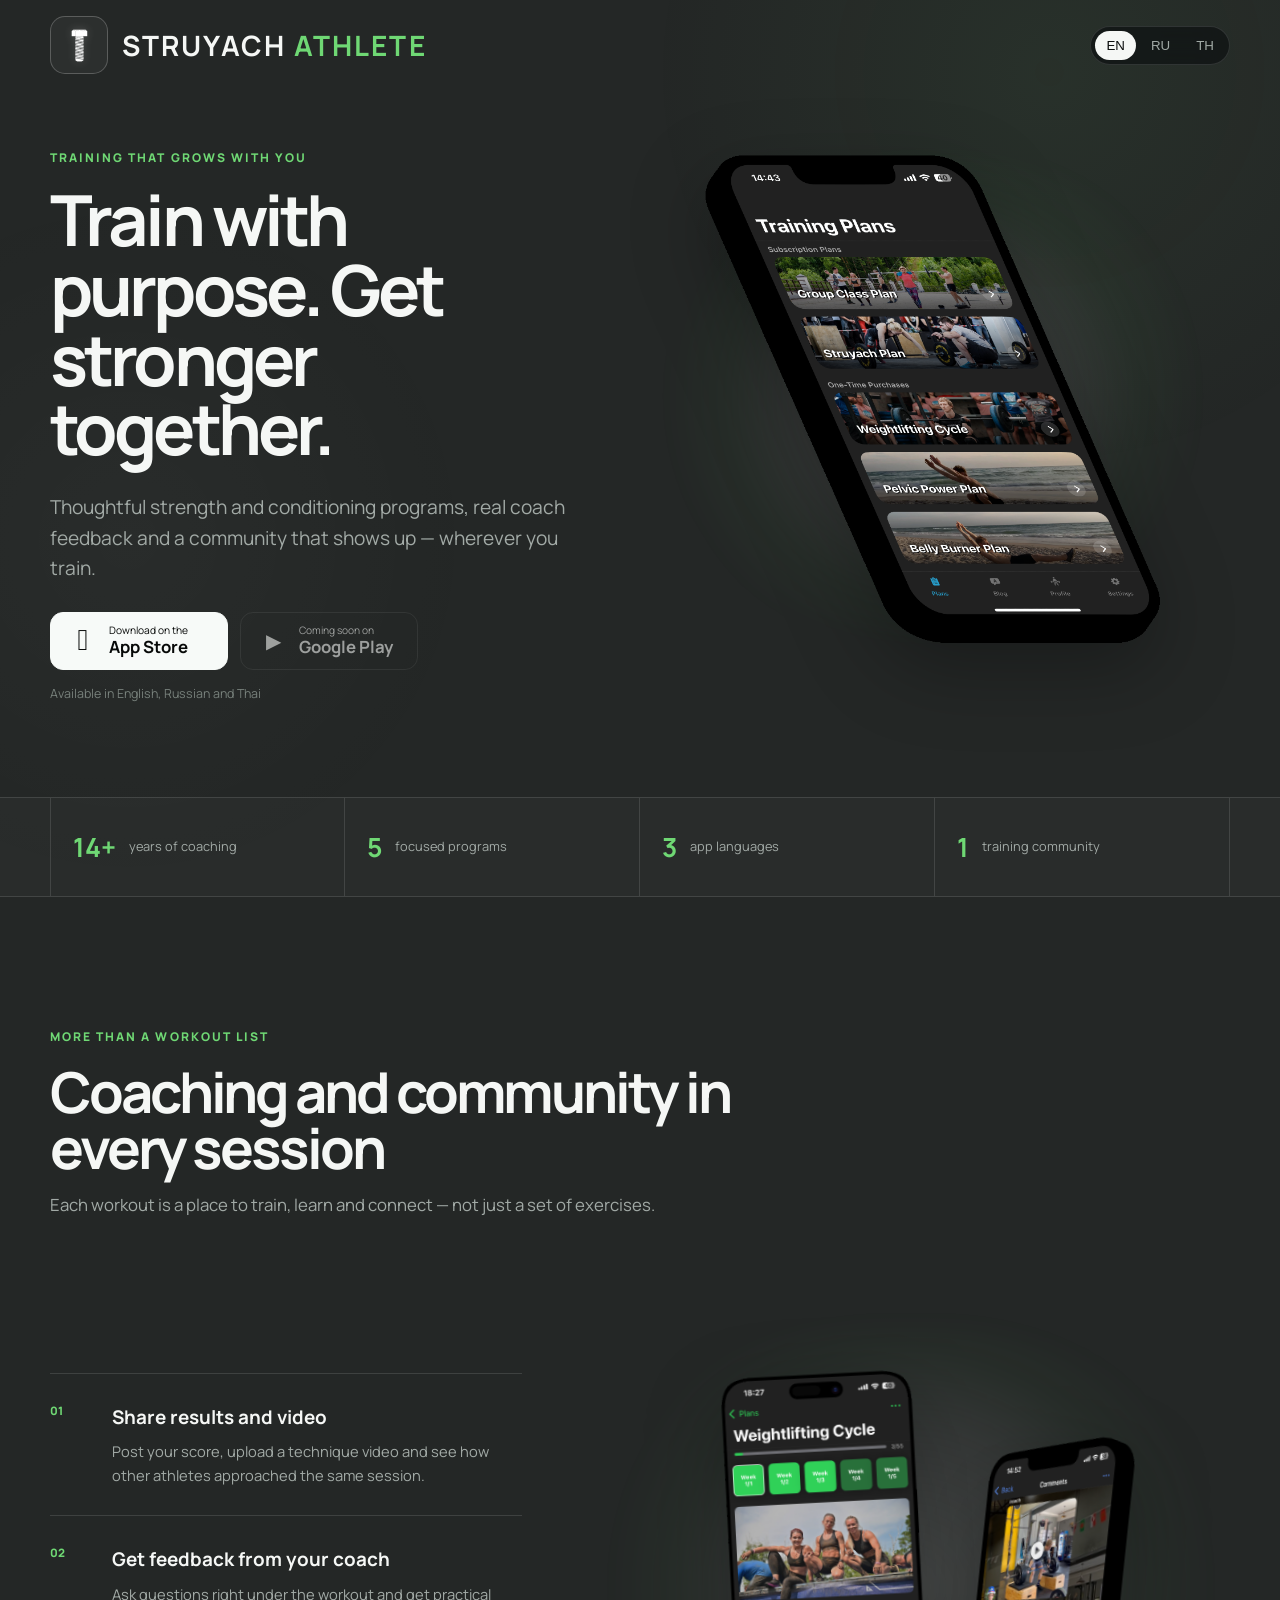
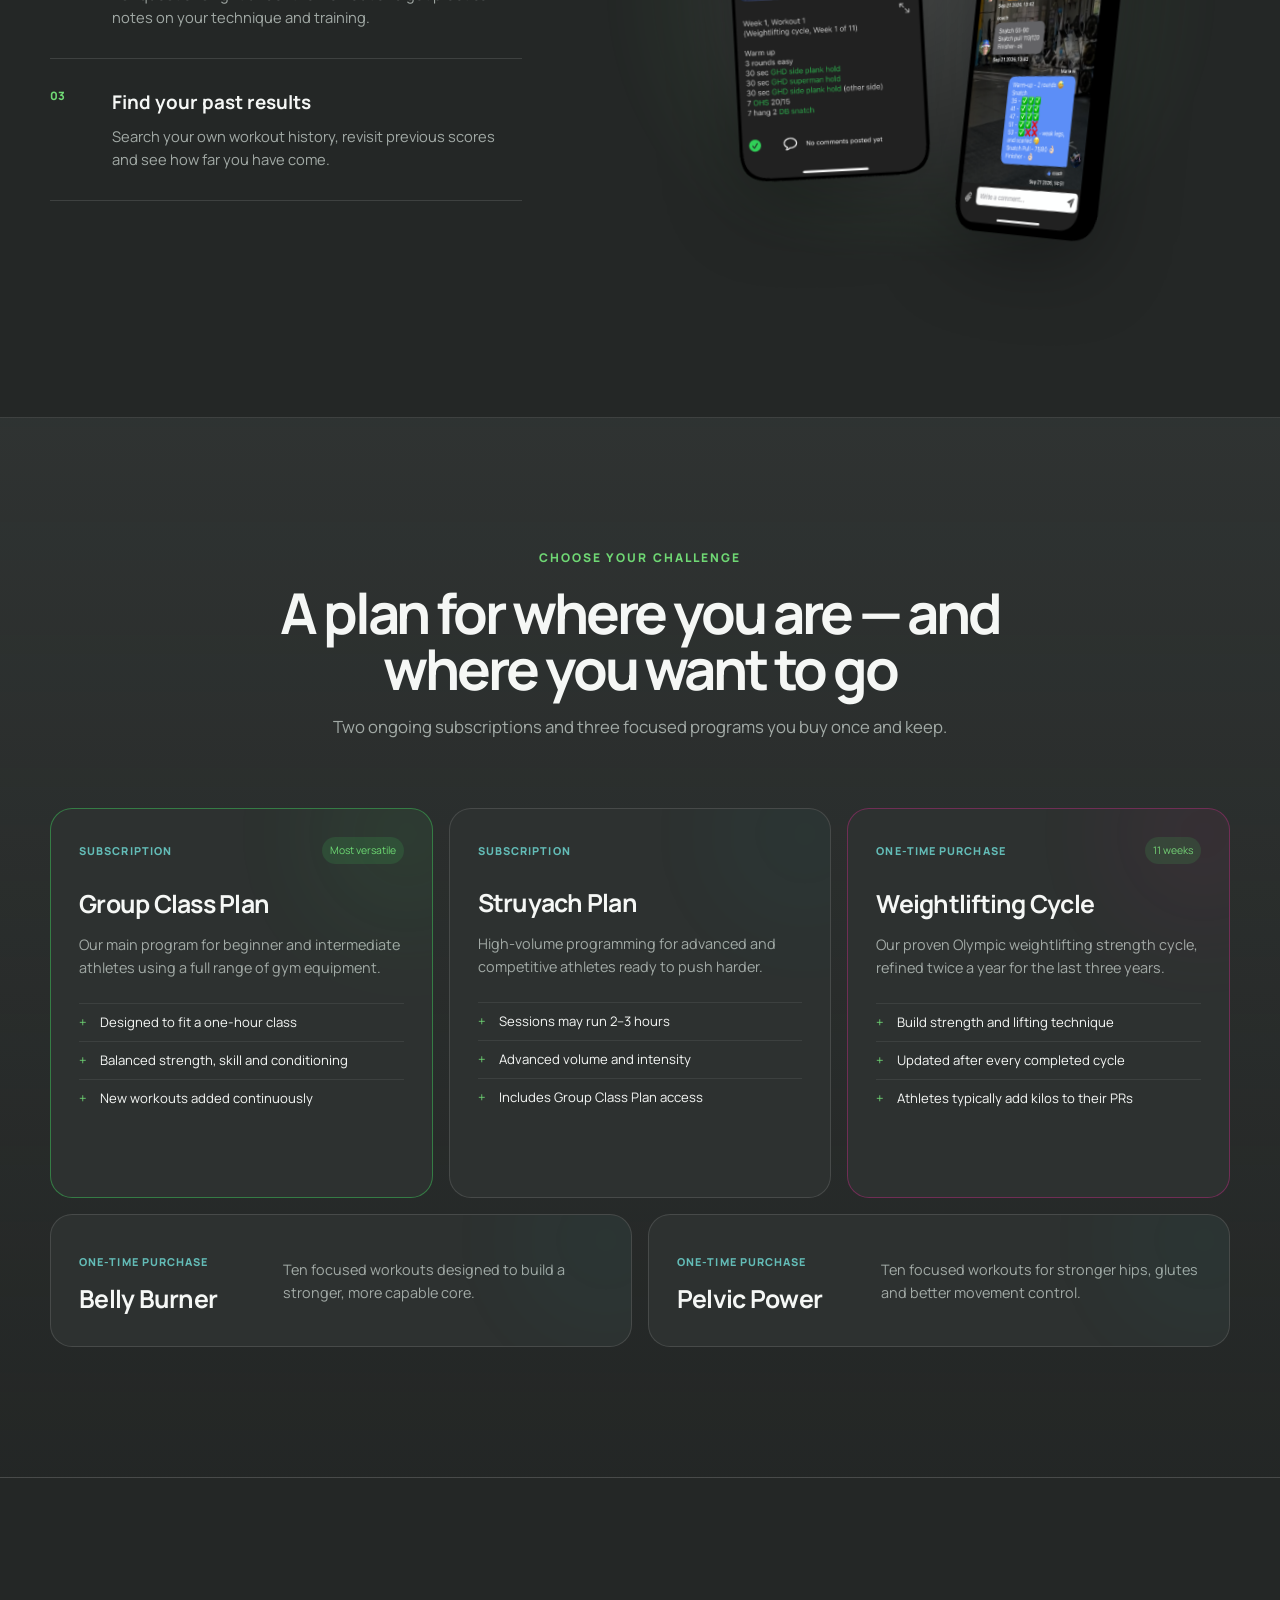
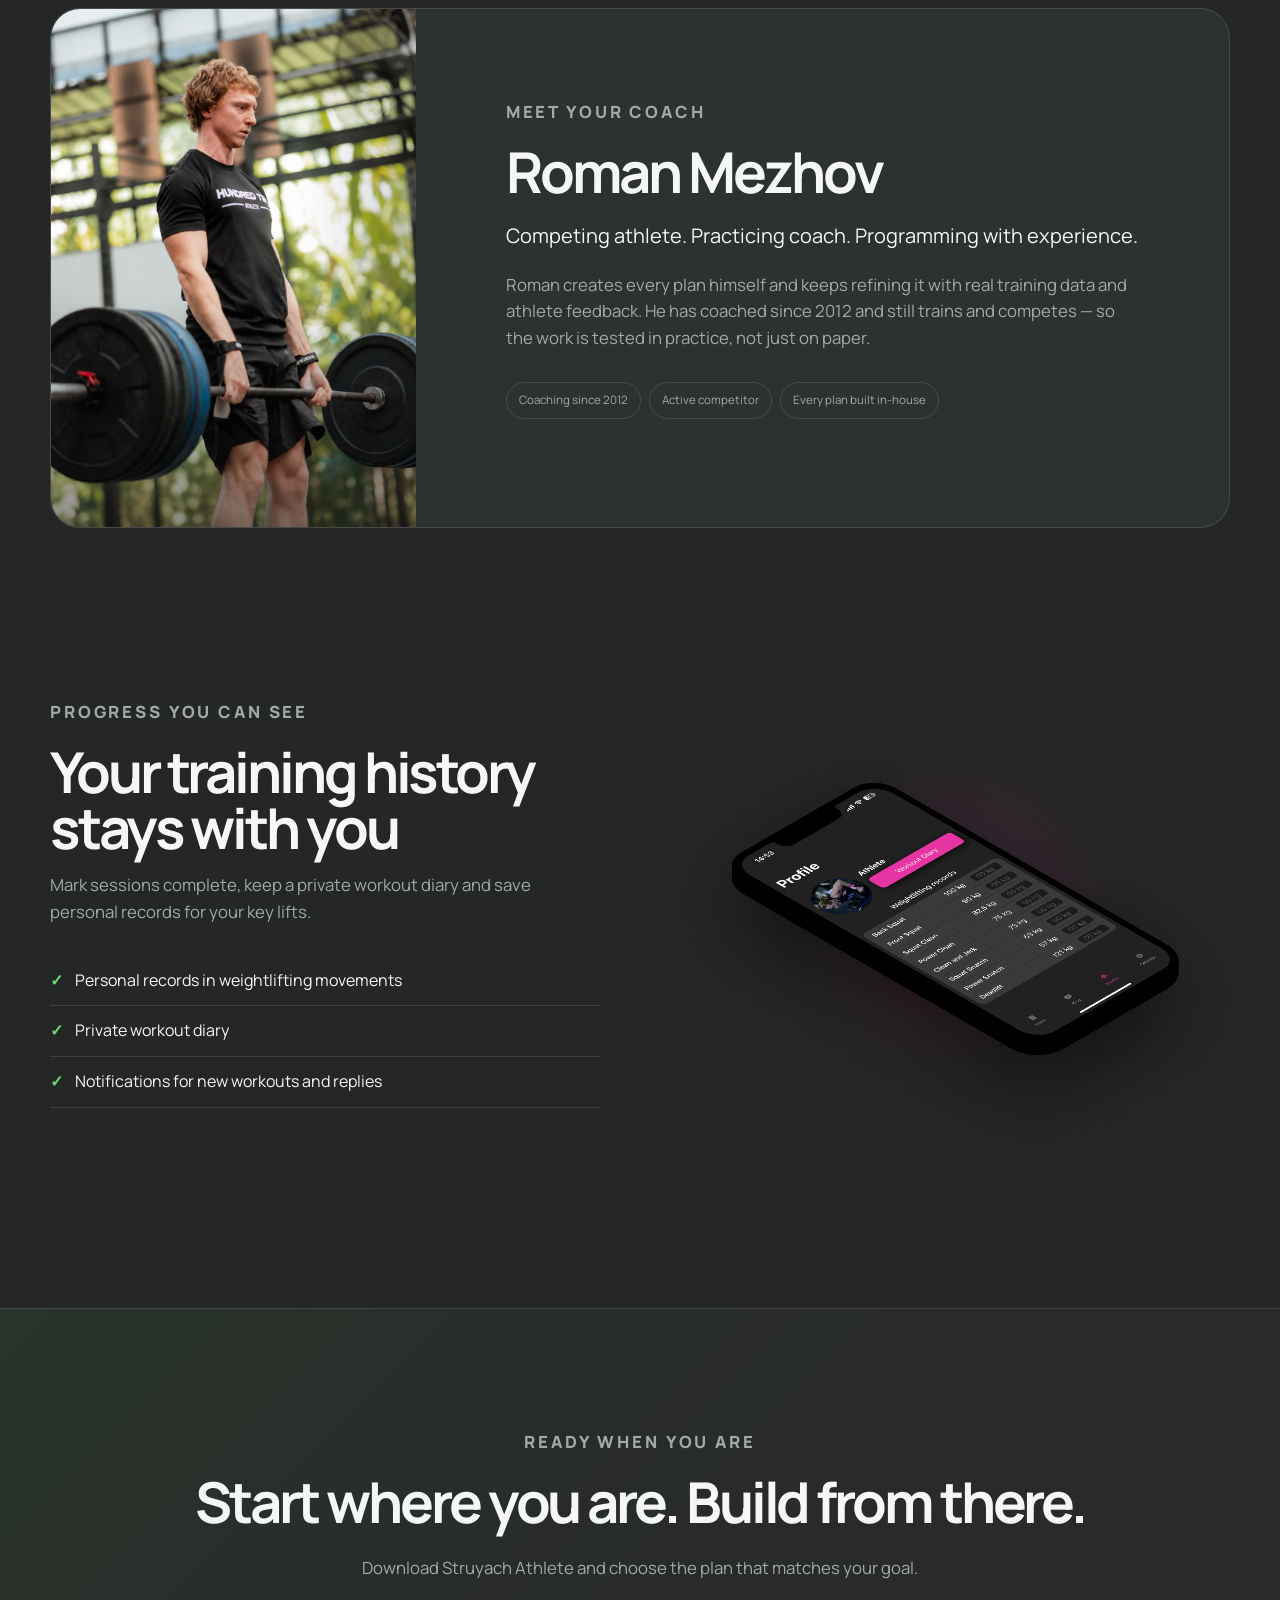
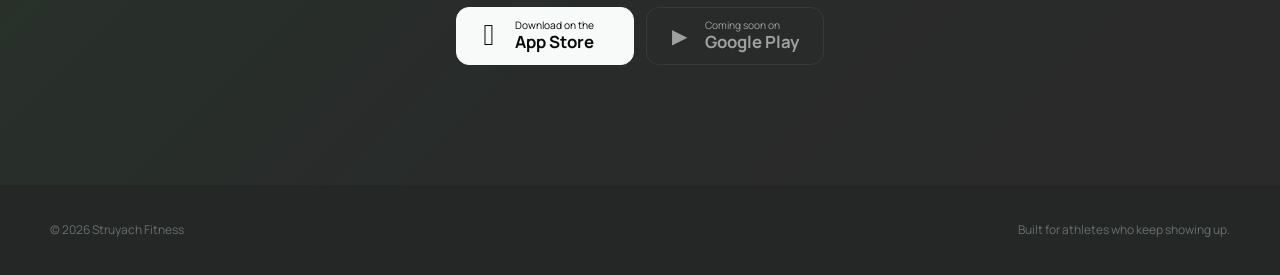
==== index.html @ 0c06543d "Add files via upload" ====
<!doctype html>
<html lang="en">
<head>
  <meta charset="utf-8">
  <meta name="viewport" content="width=device-width, initial-scale=1">
  <meta name="theme-color" content="#090b0b">
  <meta name="description" content="Training programs by coach Roman Mezhov. Train, share results and track your progress in one app.">
  <title>Struyach Athlete — Train with purpose</title>
  <link rel="preconnect" href="https://fonts.googleapis.com">
  <link rel="preconnect" href="https://fonts.gstatic.com" crossorigin>
  <link href="https://fonts.googleapis.com/css2?family=Manrope:wght@400;500;600;700;800&family=Noto+Sans+Thai:wght@400;500;600;700;800&display=swap" rel="stylesheet">
  <link rel="stylesheet" href="styles.css">
</head>
<body>
  <header class="nav shell">
    <a class="brand" href="#top" aria-label="Struyach Athlete home">
      <span class="brand-mark"><img src="assets/bolt-logo.png" alt=""></span><span class="brand-name">STRUYACH <b>ATHLETE</b></span>
    </a>
    <nav class="language" aria-label="Language">
      <button data-lang="en" class="active">EN</button>
      <button data-lang="ru">RU</button>
      <button data-lang="th">TH</button>
    </nav>
  </header>

  <main id="top">
    <section class="hero shell">
      <div class="hero-copy">
        <p class="eyebrow" data-i18n="heroEyebrow"></p>
        <h1 data-i18n="heroTitle"></h1>
        <p class="lede" data-i18n="heroText"></p>
        <div class="store-row">
          <a class="store-button apple" id="appStoreLink" href="https://apps.apple.com/app/id6448619309" target="_blank" rel="noopener" aria-label="Download on the App Store">
            <span class="store-icon apple-icon" aria-hidden="true">&#63743;</span><span><small data-i18n="appStoreSmall"></small><strong>App Store</strong></span>
          </a>
          <span class="store-button disabled" aria-disabled="true">
            <span class="play-icon">▶</span><span><small data-i18n="googleSmall"></small><strong>Google Play</strong></span>
          </span>
        </div>
        <p class="availability" data-i18n="available"></p>
      </div>
      <div class="hero-visual" aria-label="Struyach Athlete app preview">
        <div class="orbit orbit-one"></div><div class="orbit orbit-two"></div>
        <img id="heroImage" src="assets/en-plans.png" alt="Training plans in Struyach Athlete">
      </div>
    </section>

    <section class="proof-strip">
      <div class="shell proof-grid">
        <div><strong>14+</strong><span data-i18n="proofCoach"></span></div>
        <div><strong>5</strong><span data-i18n="proofPlans"></span></div>
        <div><strong>3</strong><span data-i18n="proofLanguages"></span></div>
        <div><strong>1</strong><span data-i18n="proofCommunity"></span></div>
      </div>
    </section>

    <section class="section shell" id="experience">
      <div class="section-heading">
        <p class="eyebrow" data-i18n="experienceEyebrow"></p>
        <h2 data-i18n="experienceTitle"></h2>
        <p data-i18n="experienceText"></p>
      </div>
      <div class="feature-stage">
        <div class="feature-copy">
          <article><span class="feature-number">01</span><div><h3 data-i18n="featureOneTitle"></h3><p data-i18n="featureOneText"></p></div></article>
          <article><span class="feature-number">02</span><div><h3 data-i18n="featureTwoTitle"></h3><p data-i18n="featureTwoText"></p></div></article>
          <article><span class="feature-number">03</span><div><h3 data-i18n="featureThreeTitle"></h3><p data-i18n="featureThreeText"></p></div></article>
        </div>
        <div class="phone-stack">
          <img id="workoutImage" class="phone phone-main" src="assets/en-workout.png" alt="Workout screen">
          <img id="communityImage" class="phone phone-back" src="assets/en-community.png" alt="Athlete comments">
        </div>
      </div>
    </section>

    <section class="plans-section" id="plans">
      <div class="shell">
        <div class="section-heading centered">
          <p class="eyebrow" data-i18n="plansEyebrow"></p>
          <h2 data-i18n="plansTitle"></h2>
          <p data-i18n="plansText"></p>
        </div>
        <div class="plans-grid">
          <article class="plan featured">
            <div class="plan-top"><span class="plan-type" data-i18n="subscription"></span><span class="plan-badge" data-i18n="mostPopular"></span></div>
            <h3>Group Class Plan</h3><p data-i18n="groupIntro"></p>
            <ul><li data-i18n="groupOne"></li><li data-i18n="groupTwo"></li><li data-i18n="groupThree"></li></ul>
          </article>
          <article class="plan">
            <div class="plan-top"><span class="plan-type" data-i18n="subscription"></span></div>
            <h3>Struyach Plan</h3><p data-i18n="struyachIntro"></p>
            <ul><li data-i18n="struyachOne"></li><li data-i18n="struyachTwo"></li><li data-i18n="struyachThree"></li></ul>
          </article>
          <article class="plan accent">
            <div class="plan-top"><span class="plan-type" data-i18n="oneTime"></span><span class="plan-badge" data-i18n="elevenWeeks"></span></div>
            <h3>Weightlifting Cycle</h3><p data-i18n="weightIntro"></p>
            <ul><li data-i18n="weightOne"></li><li data-i18n="weightTwo"></li><li data-i18n="weightThree"></li></ul>
          </article>
          <article class="plan compact"><div><span class="plan-type" data-i18n="oneTime"></span><h3>Belly Burner</h3></div><p data-i18n="bellyText"></p></article>
          <article class="plan compact"><div><span class="plan-type" data-i18n="oneTime"></span><h3>Pelvic Power</h3></div><p data-i18n="pelvicText"></p></article>
        </div>
      </div>
    </section>

    <section class="coach shell" id="coach">
      <div class="coach-card">
        <div class="coach-photo"><img src="assets/roman-mezhov.png" alt="Roman Mezhov performing a deadlift"></div>
        <div class="coach-copy">
          <p class="eyebrow" data-i18n="coachEyebrow"></p>
          <h2 class="locale-only locale-en">Roman Mezhov</h2>
          <h2 class="locale-only locale-ru">Роман Межов</h2>
          <h2 class="locale-only locale-th">โรมัน เมชอฟ</h2>
          <p class="coach-lede" data-i18n="coachTitle"></p>
          <p data-i18n="coachText"></p>
          <div class="coach-facts"><span data-i18n="coachFactOne"></span><span data-i18n="coachFactTwo"></span><span data-i18n="coachFactThree"></span></div>
        </div>
      </div>
    </section>

    <section class="progress shell">
      <div class="progress-copy">
        <p class="eyebrow" data-i18n="progressEyebrow"></p>
        <h2 data-i18n="progressTitle"></h2>
        <p data-i18n="progressText"></p>
        <ul class="check-list"><li data-i18n="progressOne"></li><li data-i18n="progressTwo"></li><li data-i18n="progressThree"></li></ul>
      </div>
      <div class="progress-visual"><img id="recordsImage" src="assets/en-records.png" alt="Personal records in the app"></div>
    </section>

    <section class="final-cta">
      <div class="shell">
        <p class="eyebrow" data-i18n="ctaEyebrow"></p>
        <h2 class="locale-only locale-en">Start where you are. Build from there.</h2>
        <h2 class="locale-only locale-ru">Начни со своего уровня.<br>И двигайся дальше.</h2>
        <h2 class="locale-only locale-th">เริ่มจากจุดที่คุณอยู่ แล้วพัฒนาต่อไป</h2>
        <p data-i18n="ctaText"></p>
        <div class="store-row centered-buttons">
          <a class="store-button apple" href="https://apps.apple.com/app/id6448619309" target="_blank" rel="noopener"><span class="store-icon apple-icon" aria-hidden="true">&#63743;</span><span><small data-i18n="appStoreSmall"></small><strong>App Store</strong></span></a>
          <span class="store-button disabled"><span class="play-icon">▶</span><span><small data-i18n="googleSmall"></small><strong>Google Play</strong></span></span>
        </div>
      </div>
    </section>
  </main>
  <footer class="shell"><span>© <span id="year"></span> Struyach Fitness</span><span data-i18n="footer"></span></footer>
  <script src="app.js"></script>
</body>
</html>
---- styles.css ----
:root{--bg:#090b0b;--surface:#111515;--surface-2:#171c1c;--text:#f5f7f5;--muted:#a2aaa6;--green:#41ed65;--teal:#00d0c8;--pink:#ee299b;--line:rgba(255,255,255,.1);--shell:min(1180px,calc(100% - 40px))}*{box-sizing:border-box}html{scroll-behavior:smooth}body{margin:0;background:var(--bg);color:var(--text);font-family:Manrope,"Noto Sans Thai",sans-serif;line-height:1.6;overflow-x:hidden}body:before{content:"";position:fixed;inset:0;background:radial-gradient(circle at 82% 8%,rgba(0,208,200,.1),transparent 28%),radial-gradient(circle at 10% 60%,rgba(65,237,101,.06),transparent 28%);pointer-events:none;z-index:-1}.shell{width:var(--shell);margin-inline:auto}.nav{height:84px;display:flex;align-items:center;justify-content:space-between;position:relative;z-index:10}.brand{display:flex;align-items:center;gap:11px;color:var(--text);text-decoration:none;font-size:.9rem;font-weight:700;letter-spacing:.08em}.brand b{color:var(--green)}.brand-mark{display:grid;place-items:center;width:34px;height:34px;border:1px solid rgba(65,237,101,.5);border-radius:10px;color:var(--green);font-weight:800;background:rgba(65,237,101,.08)}.language{display:flex;gap:4px;padding:4px;border:1px solid var(--line);border-radius:999px;background:rgba(17,21,21,.8);backdrop-filter:blur(12px)}.language button{border:0;background:transparent;color:var(--muted);font:700 .75rem inherit;padding:7px 11px;border-radius:999px;cursor:pointer}.language button.active{background:var(--text);color:#0b0e0d}.hero{min-height:690px;display:grid;grid-template-columns:.95fr 1.05fr;align-items:center;gap:48px;padding-block:45px 80px}.eyebrow{color:var(--green);text-transform:uppercase;font-size:.75rem;letter-spacing:.17em;font-weight:800;margin:0 0 18px}.hero h1,.section-heading h2,.coach h2,.progress h2,.final-cta h2{font-size:clamp(2.4rem,5.5vw,5.3rem);line-height:.99;letter-spacing:-.055em;margin:0}.hero h1{max-width:700px}.lede{font-size:clamp(1.03rem,1.5vw,1.25rem);color:var(--muted);max-width:610px;margin:28px 0}.store-row{display:flex;gap:12px;flex-wrap:wrap}.store-button{min-width:178px;height:58px;border-radius:13px;display:flex;align-items:center;gap:11px;padding:8px 17px;text-decoration:none;background:#f7faf8;color:#070908;border:1px solid #f7faf8;transition:transform .2s}.store-button.apple:hover{transform:translateY(-2px)}.store-button.disabled{background:transparent;color:var(--text);border-color:var(--line);opacity:.58;cursor:default}.store-button small{display:block;font-size:.64rem;line-height:1.15}.store-button strong{display:block;font-size:1.05rem;line-height:1.2}.store-icon,.play-icon{font-size:1.25rem}.availability{font-size:.78rem;color:#77807b;margin-top:14px}.hero-visual{min-height:580px;position:relative;display:grid;place-items:center}.hero-visual img{width:min(570px,100%);position:relative;z-index:2;filter:drop-shadow(0 32px 50px rgba(0,0,0,.55));animation:float 6s ease-in-out infinite}.orbit{position:absolute;border:1px solid rgba(65,237,101,.18);border-radius:50%;inset:7%}.orbit-two{inset:20%;border-color:rgba(0,208,200,.18)}.floating-note{position:absolute;z-index:3;background:rgba(18,23,22,.82);border:1px solid var(--line);box-shadow:0 14px 40px rgba(0,0,0,.32);backdrop-filter:blur(14px);padding:10px 14px;border-radius:12px;font-weight:700;font-size:.76rem}.note-one{top:18%;right:0}.note-two{bottom:19%;left:2%}@keyframes float{50%{transform:translateY(-10px)}}.proof-strip{border-block:1px solid var(--line);background:rgba(255,255,255,.018)}.proof-grid{display:grid;grid-template-columns:repeat(4,1fr)}.proof-grid div{padding:28px 22px;border-right:1px solid var(--line);display:flex;align-items:center;gap:13px}.proof-grid div:first-child{border-left:1px solid var(--line)}.proof-grid strong{font-size:1.65rem;color:var(--green)}.proof-grid span{font-size:.8rem;color:var(--muted);line-height:1.3}.section{padding-block:130px}.section-heading{max-width:780px;margin-bottom:68px}.section-heading h2,.coach h2,.progress h2,.final-cta h2{font-size:clamp(2.2rem,4.4vw,4.1rem)}.section-heading>p:last-child,.progress-copy>p,.coach-copy>p,.final-cta p{color:var(--muted);font-size:1.05rem}.feature-stage{display:grid;grid-template-columns:.85fr 1.15fr;align-items:center;gap:70px}.feature-copy article{display:grid;grid-template-columns:42px 1fr;gap:20px;padding:28px 0;border-top:1px solid var(--line)}.feature-copy article:last-child{border-bottom:1px solid var(--line)}.feature-number{color:var(--teal);font-size:.72rem;font-weight:800}.feature-copy h3{margin:0 0 8px;font-size:1.18rem}.feature-copy p{margin:0;color:var(--muted);font-size:.92rem}.phone-stack{min-height:600px;position:relative;display:grid;place-items:center}.phone{position:absolute;width:min(470px,70%);filter:drop-shadow(0 30px 35px rgba(0,0,0,.5))}.phone-main{transform:translate(-19%,-3%) rotate(-3deg);z-index:2}.phone-back{transform:translate(30%,10%) rotate(6deg);z-index:1}.plans-section{padding-block:130px;background:linear-gradient(180deg,rgba(19,24,23,.8),rgba(9,11,11,.2));border-block:1px solid var(--line)}.centered{text-align:center;margin-inline:auto}.plans-grid{display:grid;grid-template-columns:repeat(6,1fr);gap:16px}.plan{grid-column:span 2;background:var(--surface);border:1px solid var(--line);border-radius:22px;padding:28px;min-height:390px;position:relative;overflow:hidden}.plan:before{content:"";position:absolute;width:150px;height:150px;border-radius:50%;filter:blur(65px);background:rgba(0,208,200,.13);right:-50px;top:-50px}.plan.featured{border-color:rgba(65,237,101,.4)}.plan.featured:before{background:rgba(65,237,101,.24)}.plan.accent{border-color:rgba(238,41,155,.35)}.plan.accent:before{background:rgba(238,41,155,.2)}.plan-top{display:flex;justify-content:space-between;align-items:center;min-height:26px}.plan-type{font-size:.68rem;letter-spacing:.1em;text-transform:uppercase;color:var(--teal);font-weight:800}.plan-badge{font-size:.65rem;background:rgba(65,237,101,.12);color:var(--green);padding:5px 8px;border-radius:999px}.plan h3{font-size:1.55rem;line-height:1.15;margin:26px 0 13px;letter-spacing:-.03em}.plan>p{color:var(--muted);font-size:.9rem}.plan ul{list-style:none;margin:24px 0 0;padding:0}.plan li{position:relative;padding:8px 0 8px 21px;font-size:.82rem;border-top:1px solid rgba(255,255,255,.07)}.plan li:before{content:"+";color:var(--green);position:absolute;left:0}.plan.compact{grid-column:span 3;min-height:0;display:flex;align-items:center;justify-content:space-between;gap:28px}.plan.compact h3{margin:12px 0 0}.plan.compact p{max-width:320px}.coach{padding-block:130px}.coach-card{display:grid;grid-template-columns:.62fr 1.38fr;min-height:520px;background:var(--surface);border:1px solid var(--line);border-radius:30px;overflow:hidden}.coach-placeholder{background:linear-gradient(145deg,#18312a,#0f1715 55%,#281328);display:grid;place-items:center;min-height:420px;position:relative}.coach-placeholder:after{content:"";position:absolute;inset:30px;border:1px solid rgba(255,255,255,.1);border-radius:50%}.coach-placeholder span{font-size:clamp(5rem,10vw,10rem);font-weight:800;letter-spacing:-.08em;color:transparent;-webkit-text-stroke:1px rgba(65,237,101,.45)}.coach-copy{padding:clamp(40px,7vw,90px)}.coach-lede{font-size:1.25rem!important;color:var(--text)!important}.coach-facts{display:flex;gap:8px;flex-wrap:wrap;margin-top:30px}.coach-facts span{border:1px solid var(--line);border-radius:999px;padding:8px 12px;color:var(--muted);font-size:.72rem}.progress{padding-bottom:130px;display:grid;grid-template-columns:1fr 1fr;align-items:center;gap:80px}.check-list{list-style:none;padding:0;margin:30px 0}.check-list li{padding:12px 0;border-bottom:1px solid var(--line)}.check-list li:before{content:"✓";color:var(--green);font-weight:800;margin-right:12px}.progress-visual{position:relative;display:grid;place-items:center;min-height:500px}.progress-visual:before{content:"";position:absolute;width:380px;height:380px;border-radius:50%;background:radial-gradient(circle,rgba(238,41,155,.16),transparent 65%)}.progress-visual img{width:min(520px,100%);position:relative;filter:drop-shadow(0 30px 40px rgba(0,0,0,.5))}.final-cta{text-align:center;padding-block:120px;background:linear-gradient(135deg,rgba(65,237,101,.08),rgba(0,208,200,.05) 50%,rgba(238,41,155,.09));border-top:1px solid var(--line)}.final-cta p:not(.eyebrow){max-width:570px;margin:25px auto}.centered-buttons{justify-content:center}footer{min-height:90px;display:flex;justify-content:space-between;align-items:center;color:#68716d;font-size:.75rem}
@media(max-width:900px){.hero{grid-template-columns:1fr;padding-top:50px}.hero-copy{text-align:center}.hero-copy .lede{margin-inline:auto}.store-row{justify-content:center}.hero-visual{min-height:470px}.note-one{right:5%}.note-two{left:6%}.proof-grid{grid-template-columns:1fr 1fr}.feature-stage,.progress{grid-template-columns:1fr}.phone-stack{min-height:540px}.plans-grid{grid-template-columns:1fr 1fr}.plan{grid-column:span 1}.plan.compact{grid-column:span 1;display:block}.coach-card{grid-template-columns:1fr}.coach-placeholder{min-height:360px}.progress-copy{text-align:center}.check-list{text-align:left;max-width:620px;margin-inline:auto}}
@media(max-width:600px){:root{--shell:min(100% - 28px,1180px)}.nav{height:70px}.brand{font-size:.72rem}.brand-mark{width:31px;height:31px}.language button{padding:6px 8px}.hero{min-height:auto;padding-block:48px 60px;gap:18px}.hero h1{font-size:2.75rem}.lede{font-size:.98rem}.store-button{min-width:0;width:calc(50% - 6px);padding:8px 10px}.store-button strong{font-size:.88rem}.hero-visual{min-height:390px}.hero-visual img{width:110%;max-width:none}.floating-note{font-size:.64rem}.proof-grid{grid-template-columns:1fr 1fr}.proof-grid div{padding:20px 14px}.proof-grid strong{font-size:1.3rem}.section,.plans-section,.coach{padding-block:84px}.section-heading{margin-bottom:46px}.feature-stage{gap:25px}.phone-stack{min-height:390px}.phone{width:78%}.plans-grid{grid-template-columns:1fr}.plan{min-height:0}.coach-copy{padding:36px 24px}.coach-facts{gap:6px}.progress{padding-bottom:85px;gap:24px}.progress-visual{min-height:350px}.final-cta{padding-block:85px}footer{flex-direction:column;justify-content:center;gap:5px;text-align:center}}
@media(prefers-reduced-motion:reduce){html{scroll-behavior:auto}.hero-visual img{animation:none}}
.brand-mark img{width:26px;height:26px;object-fit:contain;filter:brightness(0) saturate(100%) invert(82%) sepia(73%) saturate(1039%) hue-rotate(63deg) brightness(99%) contrast(90%) drop-shadow(0 0 8px rgba(65,237,101,.5))}
.coach-photo{position:relative;min-height:420px;overflow:hidden;background:#101514}.coach-photo:after{content:"";position:absolute;inset:0;background:linear-gradient(180deg,transparent 55%,rgba(9,11,11,.45)),linear-gradient(90deg,transparent 70%,rgba(9,11,11,.16))}.coach-photo img{width:100%;height:100%;position:absolute;inset:0;object-fit:cover;object-position:center 38%}
@media(max-width:900px){.coach-photo{min-height:620px}.coach-photo img{object-position:center 34%}}
@media(max-width:600px){.coach-photo{min-height:480px}}

/* Refined app palette */
:root{--bg:#242726;--surface:#2d3130;--surface-2:#363a39;--green:#6fd874;--teal:#63bcb7;--pink:#cf679f;--line:rgba(255,255,255,.12)}
body:before{background:radial-gradient(circle at 82% 8%,rgba(111,216,116,.055),transparent 30%),radial-gradient(circle at 10% 60%,rgba(255,255,255,.025),transparent 28%)}
.brand-mark{background:rgba(255,255,255,.04);border-color:rgba(255,255,255,.22)}
.brand-mark img{filter:brightness(0) invert(1) drop-shadow(0 0 5px rgba(255,255,255,.18))}
.orbit{border-color:rgba(111,216,116,.13)}
.orbit-two{border-color:rgba(255,255,255,.08)}
.hero-visual img,.phone-stack img,.progress-visual img{mix-blend-mode:darken}
.hero-visual img,.phone{filter:drop-shadow(0 26px 38px rgba(0,0,0,.28))}
.proof-strip{background:rgba(255,255,255,.025)}
.plans-section{background:linear-gradient(180deg,rgba(48,52,51,.92),rgba(36,39,38,.7))}
.plan:before{opacity:.45}
.final-cta{background:linear-gradient(135deg,rgba(111,216,116,.07),rgba(255,255,255,.02) 52%,rgba(207,103,159,.045))}
.apple-icon{font-family:-apple-system,BlinkMacSystemFont,"Helvetica Neue",Arial,sans-serif;font-size:1.85rem;line-height:1;margin-top:-2px}
.hero-visual img,.phone-stack img,.progress-visual img{mix-blend-mode:normal}
.feature-number{color:var(--green)}
.locale-only{display:none}
body[data-lang="en"] .locale-en,body[data-lang="ru"] .locale-ru,body[data-lang="th"] .locale-th{display:block}
.hero h1,.section-heading h2,.section-heading>p:last-child{white-space:pre-line}
.orbit{display:none}
.hero-visual:before{content:"";position:absolute;inset:8% 2%;border-radius:48%;background:radial-gradient(circle at center,rgba(255,255,255,.16) 0%,rgba(255,255,255,.075) 36%,rgba(111,216,116,.035) 55%,transparent 72%);filter:blur(10px)}
.proof-grid div:first-child span{white-space:nowrap}
.nav{height:132px}
.brand{font-size:2.15rem;gap:20px;letter-spacing:.055em}
.brand-mark{width:82px;height:82px;border-radius:18px}
.brand-mark img{width:62px;height:62px}
.phone-stack:before{content:"";position:absolute;inset:7% 0%;border-radius:45%;background:radial-gradient(circle at center,rgba(255,255,255,.17) 0%,rgba(255,255,255,.08) 38%,rgba(111,216,116,.03) 58%,transparent 74%);filter:blur(12px)}
@media(max-width:600px){.nav{height:76px}.brand{font-size:.82rem;gap:8px}.brand-mark{width:36px;height:36px;border-radius:10px}.brand-mark img{width:26px;height:26px}}
.nav{height:90px}
.brand{font-size:1.1rem;gap:11px}
.brand-mark{width:44px;height:44px;border-radius:12px}
.brand-mark img{width:32px;height:32px}
.hero{padding-top:16px}
@media(max-width:600px){.nav{height:76px}.brand{font-size:.82rem;gap:8px}.brand-mark{width:36px;height:36px;border-radius:10px}.brand-mark img{width:26px;height:26px}.hero{padding-top:22px}}
.brand{font-size:1.75rem;gap:14px;letter-spacing:.075em}
.brand-mark{width:58px;height:58px;border-radius:15px;flex:0 0 58px}
.brand-mark img{width:43px;height:43px}
.store-button span:last-child{text-align:left}
.hero-copy .store-row{justify-content:flex-start}
.final-cta .store-row{justify-content:center}
@media(max-width:600px){.brand{font-size:1rem;gap:8px;letter-spacing:.04em}.brand-mark{width:38px;height:38px;flex-basis:38px;border-radius:10px}.brand-mark img{width:28px;height:28px}.hero-copy .store-row{justify-content:center}}
.store-button{justify-content:flex-start;text-align:left}
.store-button .store-icon,.store-button .play-icon{width:30px;flex:0 0 30px;text-align:center}
.store-button span:last-child{display:block;text-align:left}
body[data-lang="en"] .hero,body[data-lang="ru"] .hero{padding-top:32px}
@media(max-width:600px){body[data-lang="en"] .hero,body[data-lang="ru"] .hero{padding-top:30px}}

/* Keep the hero eyebrow on one shared baseline in every locale. */
body[data-lang="en"] .hero,body[data-lang="ru"] .hero,body[data-lang="th"] .hero{padding-top:16px;align-items:start}
.hero-copy{padding-top:42px}
@media(max-width:900px){body[data-lang="en"] .hero,body[data-lang="ru"] .hero,body[data-lang="th"] .hero{padding-top:22px}.hero-copy{padding-top:28px}}
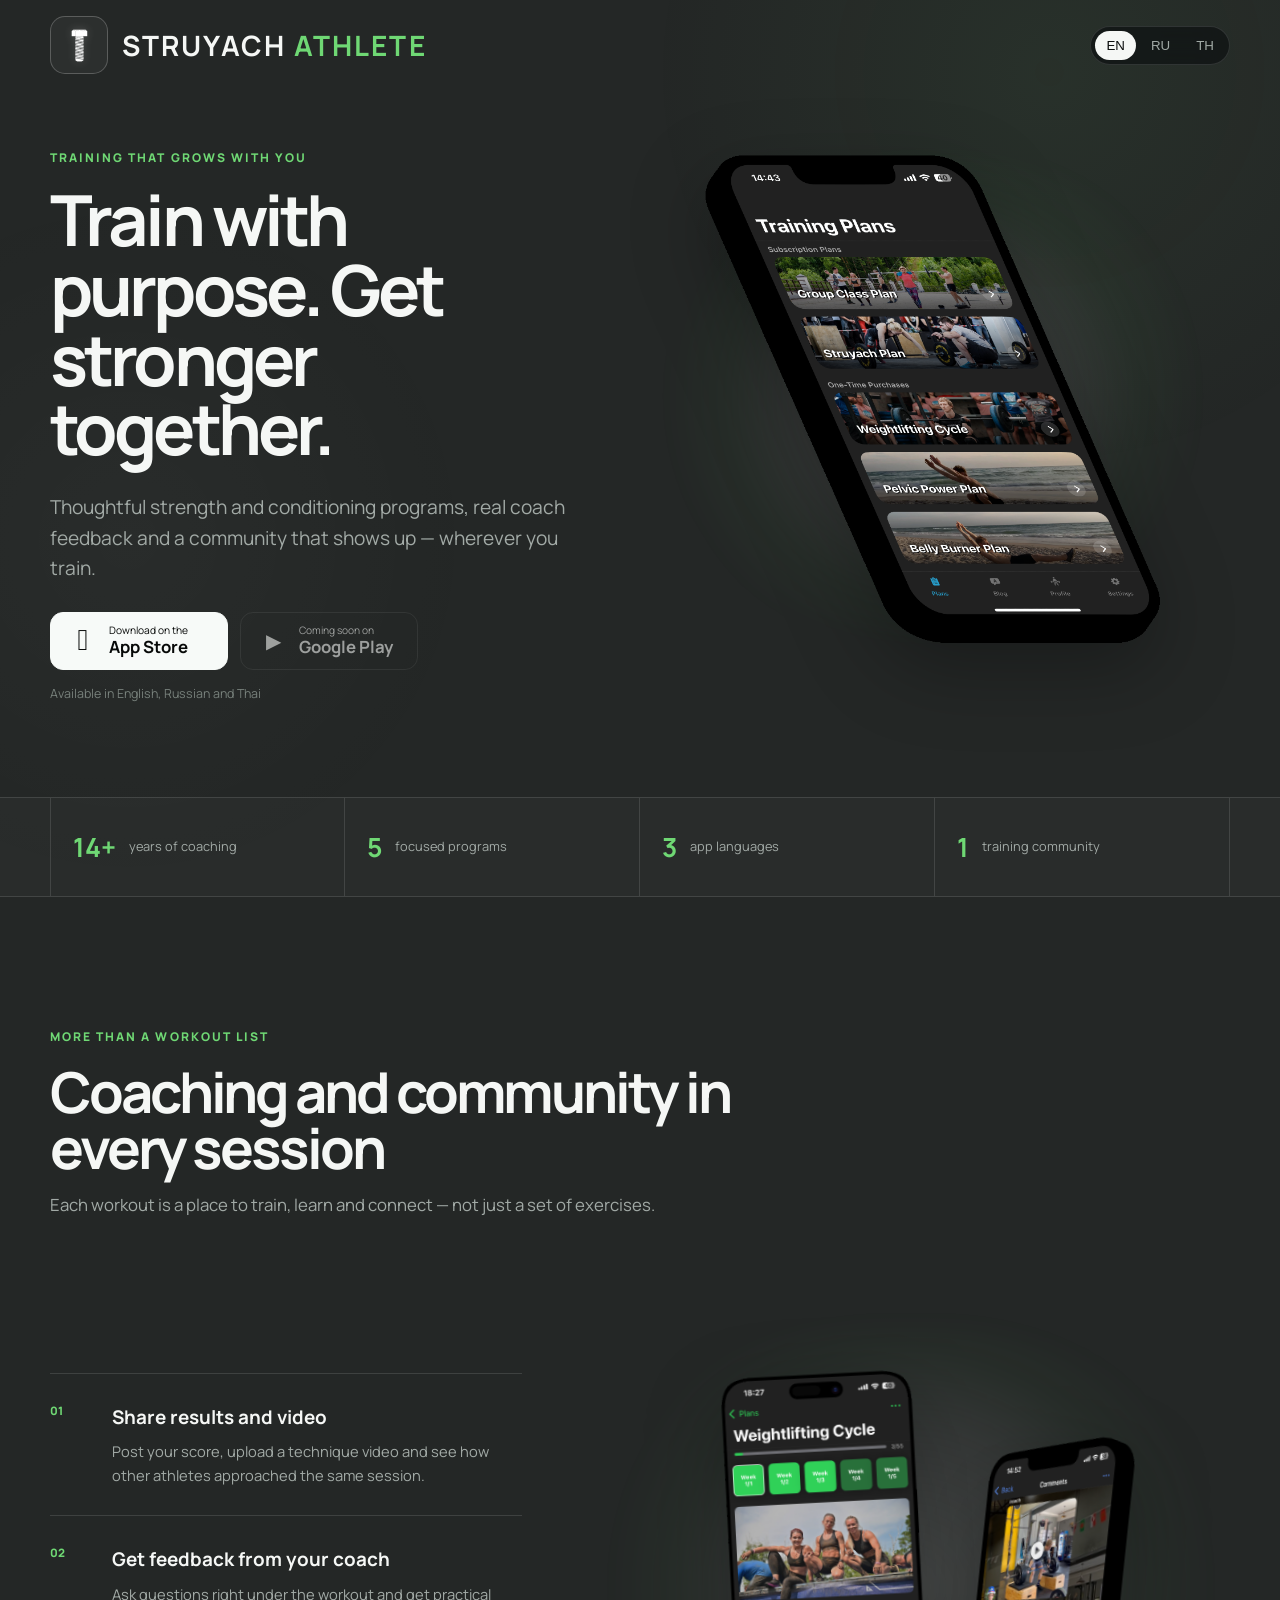
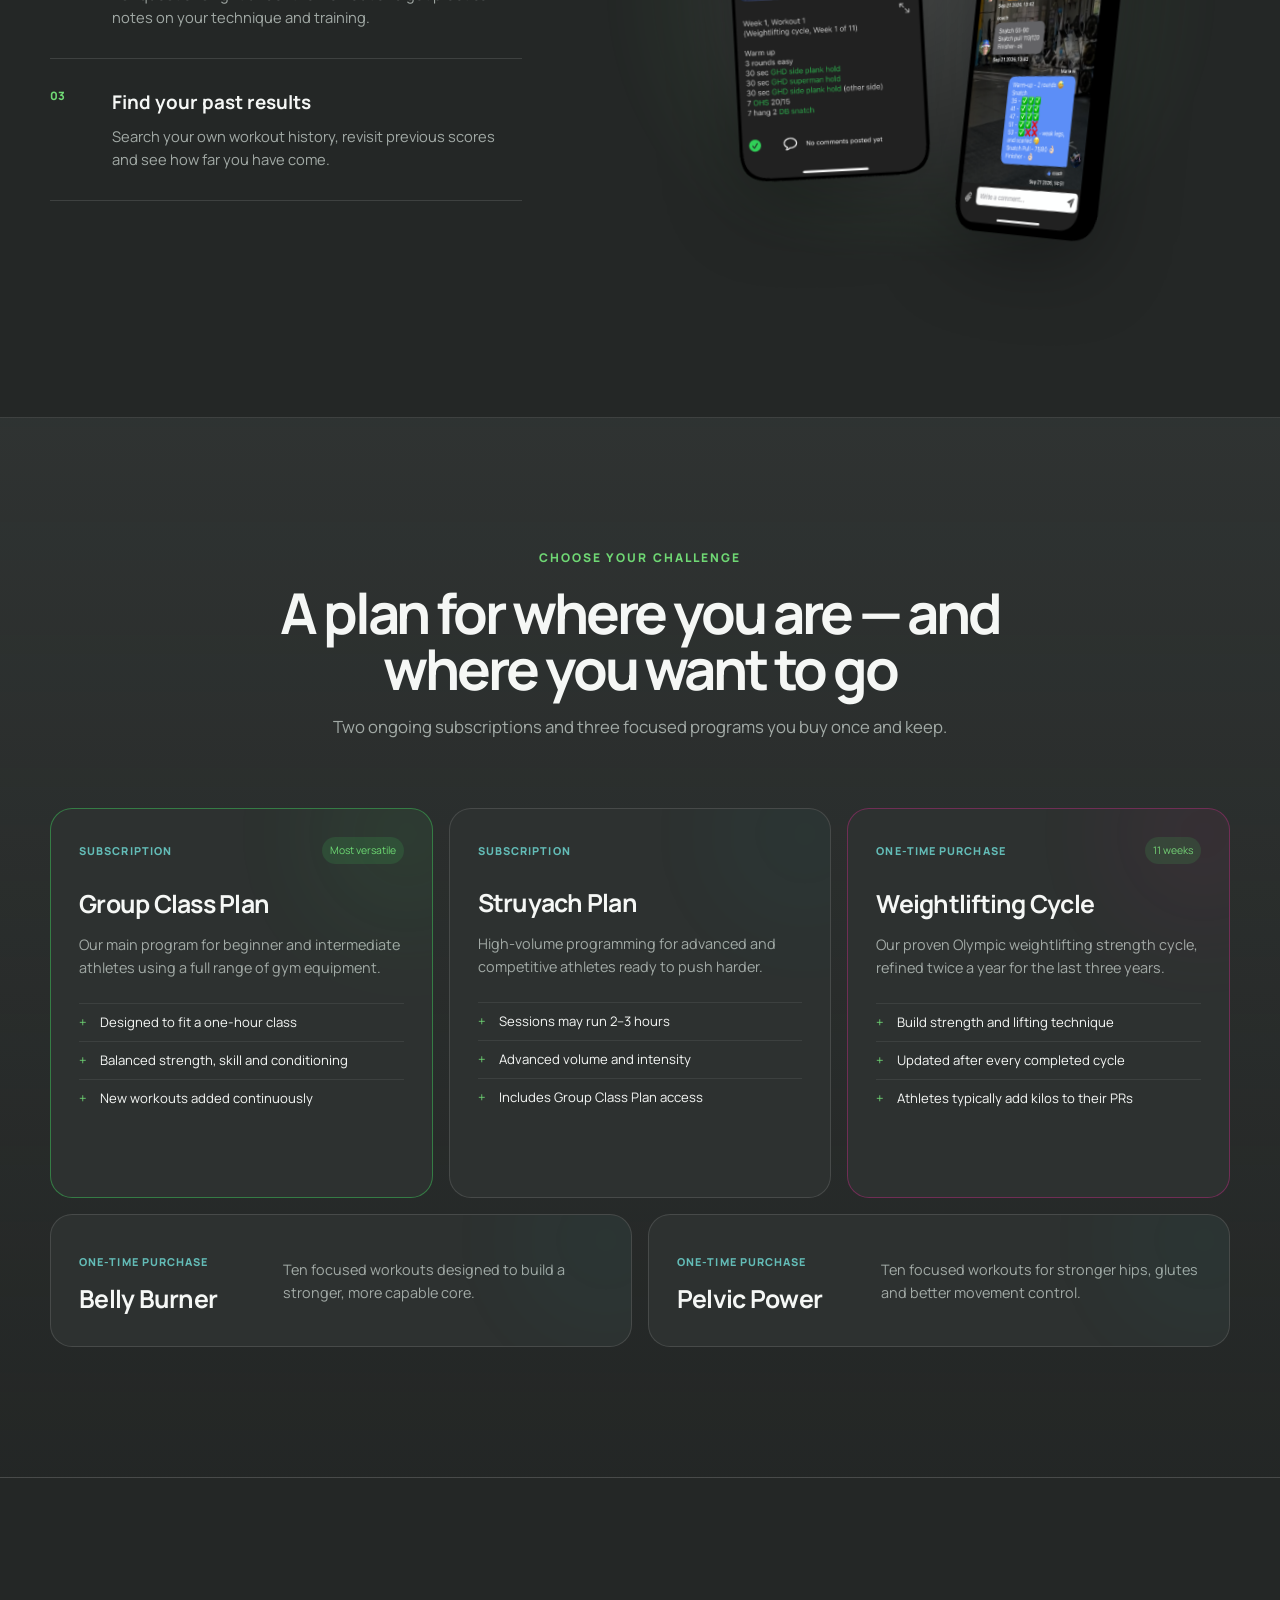
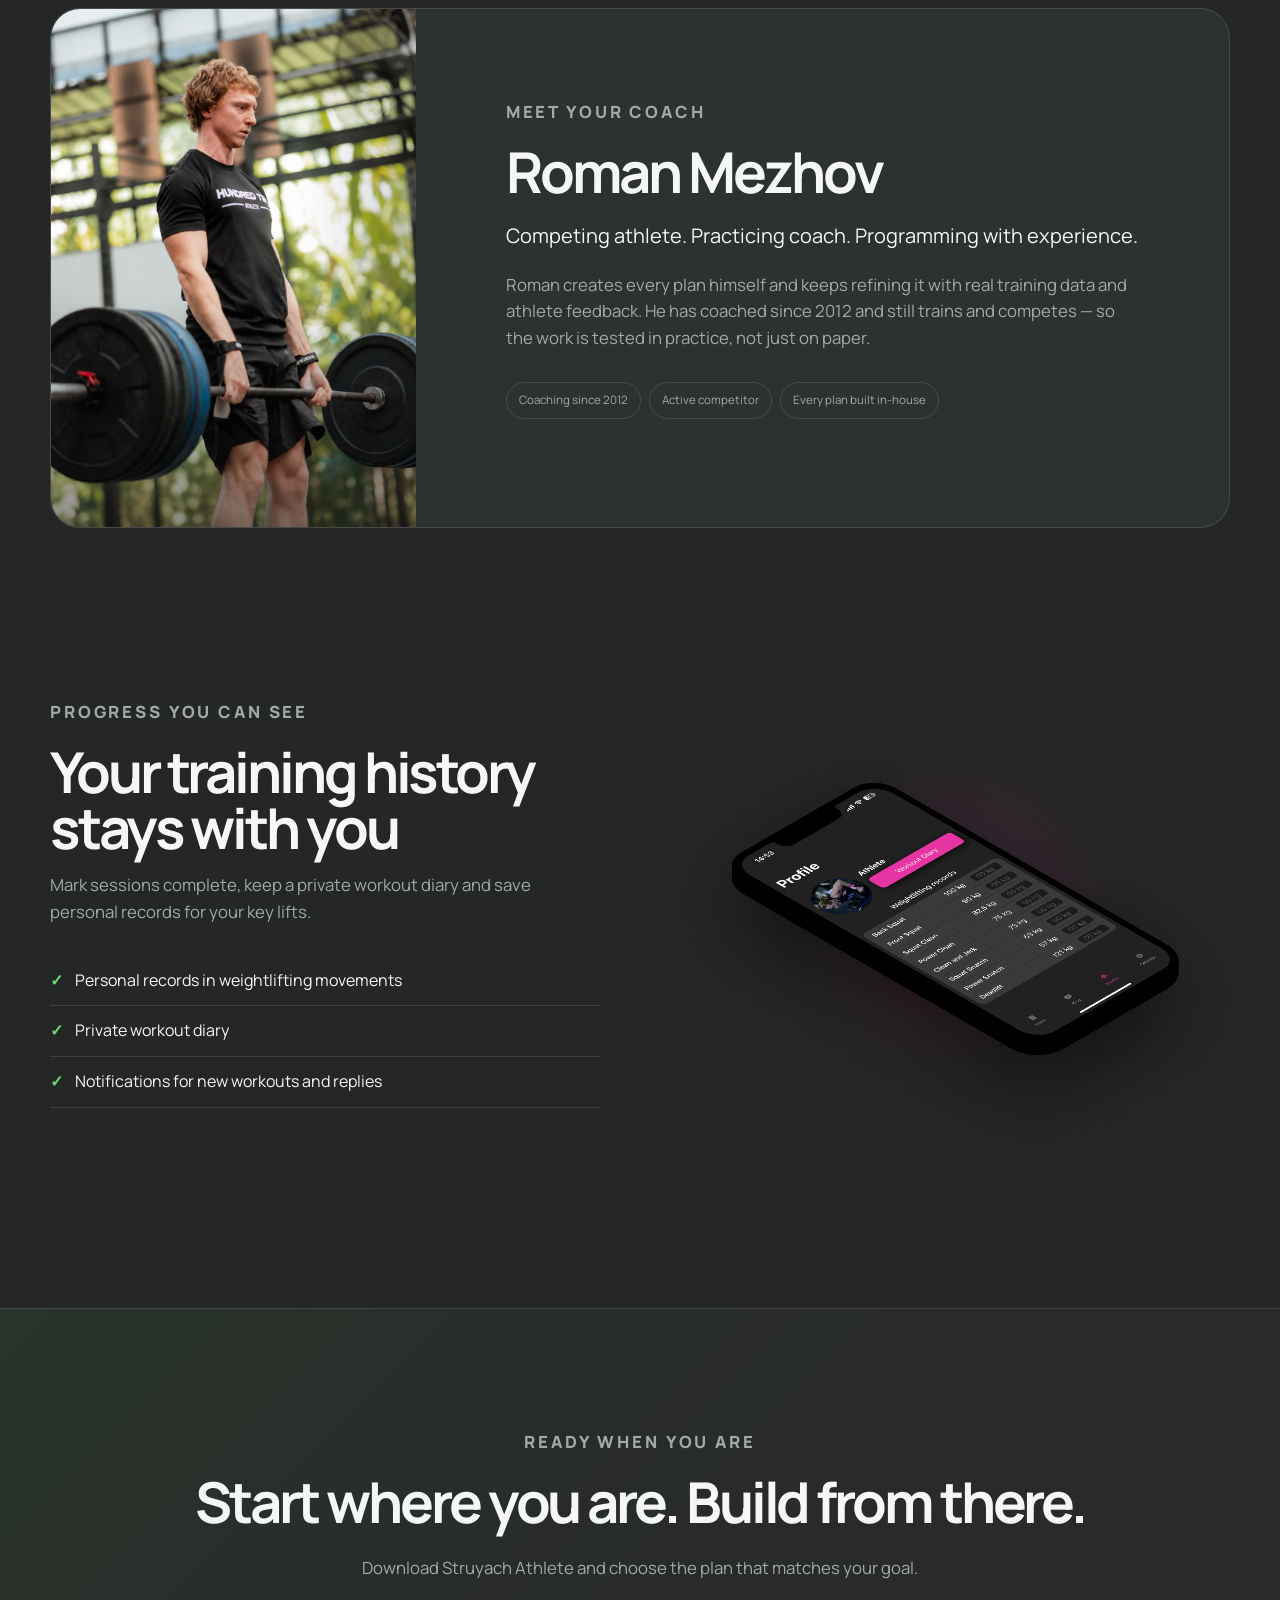
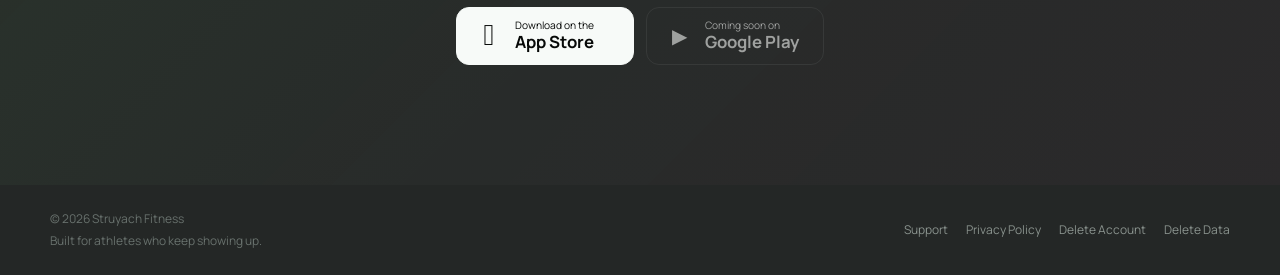
==== commit 7cdc7b1e: "Add files via upload" ====
--- a/index.html
+++ b/index.html
@@ -141,7 +141,15 @@
       </div>
     </section>
   </main>
-  <footer class="shell"><span>© <span id="year"></span> Struyach Fitness</span><span data-i18n="footer"></span></footer>
+  <footer class="shell">
+    <div class="footer-copy"><span>© <span id="year"></span> Struyach Fitness</span><span data-i18n="footer"></span></div>
+    <nav class="footer-links" aria-label="Legal and support">
+      <a href="support.html" data-i18n="footerSupport"></a>
+      <a href="privacy.html" data-i18n="footerPrivacy"></a>
+      <a href="delete-account.html" data-i18n="footerDeleteAccount"></a>
+      <a href="delete-data.html" data-i18n="footerDeleteData"></a>
+    </nav>
+  </footer>
   <script src="app.js"></script>
 </body>
 </html>
--- a/styles.css
+++ b/styles.css
@@ -58,3 +58,50 @@
 body[data-lang="en"] .hero,body[data-lang="ru"] .hero,body[data-lang="th"] .hero{padding-top:16px;align-items:start}
 .hero-copy{padding-top:42px}
 @media(max-width:900px){body[data-lang="en"] .hero,body[data-lang="ru"] .hero,body[data-lang="th"] .hero{padding-top:22px}.hero-copy{padding-top:28px}}
+
+.footer-copy{display:flex;flex-direction:column;gap:3px}
+.footer-links{display:flex;justify-content:flex-end;gap:8px 18px;flex-wrap:wrap;max-width:620px}
+.footer-links a{color:#89928d;text-decoration:none;transition:color .2s}
+.footer-links a:hover{color:var(--green)}
+
+/* Mobile layout: keep every section inside one full-width content column. */
+@media(max-width:600px){
+  :root{--shell:calc(100% - 28px)}
+  html,body{width:100%;max-width:100%;overflow-x:hidden}
+  .shell{width:calc(100% - 28px);max-width:100%}
+  .hero,.feature-stage,.plans-grid,.coach-card,.progress,.final-cta .shell{width:100%;min-width:0}
+
+  .hero{grid-template-columns:minmax(0,1fr);padding-top:22px}
+  .hero-copy{width:100%;min-width:0;text-align:left}
+  .hero-copy .lede{margin-left:0;margin-right:0}
+  .hero-copy .store-row{justify-content:flex-start}
+  .hero-visual{width:100%;min-width:0;overflow:hidden}
+  .hero-visual img{width:100%;max-width:100%}
+
+  .proof-strip{overflow:hidden}
+  .proof-grid{grid-template-columns:repeat(4,minmax(0,1fr));width:100%;max-width:100%}
+  .proof-grid div{display:block;min-width:0;padding:17px 5px;text-align:center;border-right:1px solid var(--line)}
+  .proof-grid div:first-child{border-left:0}
+  .proof-grid div:last-child{border-right:0}
+  .proof-grid strong{display:block;font-size:1.18rem;line-height:1.15}
+  .proof-grid span,.proof-grid div:first-child span{display:block;margin-top:5px;font-size:.56rem;line-height:1.25;white-space:normal;overflow-wrap:anywhere}
+
+  .section-heading,.feature-copy,.plans-grid,.plan,.coach-copy,.progress-copy{width:100%;max-width:none;min-width:0}
+  .plans-grid{grid-template-columns:minmax(0,1fr)}
+  .plan,.plan.compact{grid-column:1;width:100%;max-width:100%}
+
+  .coach-card{grid-template-columns:minmax(0,1fr)}
+  .coach-facts{display:grid;grid-template-columns:minmax(0,1fr);gap:8px}
+  .coach-facts span{width:max-content;max-width:100%}
+
+  .progress{grid-template-columns:minmax(0,1fr)}
+  .progress-copy{text-align:left}
+  .progress-copy .check-list{margin-left:0;margin-right:0}
+  .progress-visual{width:100%;min-width:0;overflow:hidden}
+
+  .final-cta{width:100%;overflow:hidden}
+  .final-cta .shell{margin-left:auto;margin-right:auto}
+
+  footer.shell{width:calc(100% - 28px);min-height:0;padding:28px 0;align-items:flex-start;text-align:left}
+  .footer-links{display:grid;grid-template-columns:1fr 1fr;width:100%;max-width:none;justify-content:start;gap:8px 14px}
+}
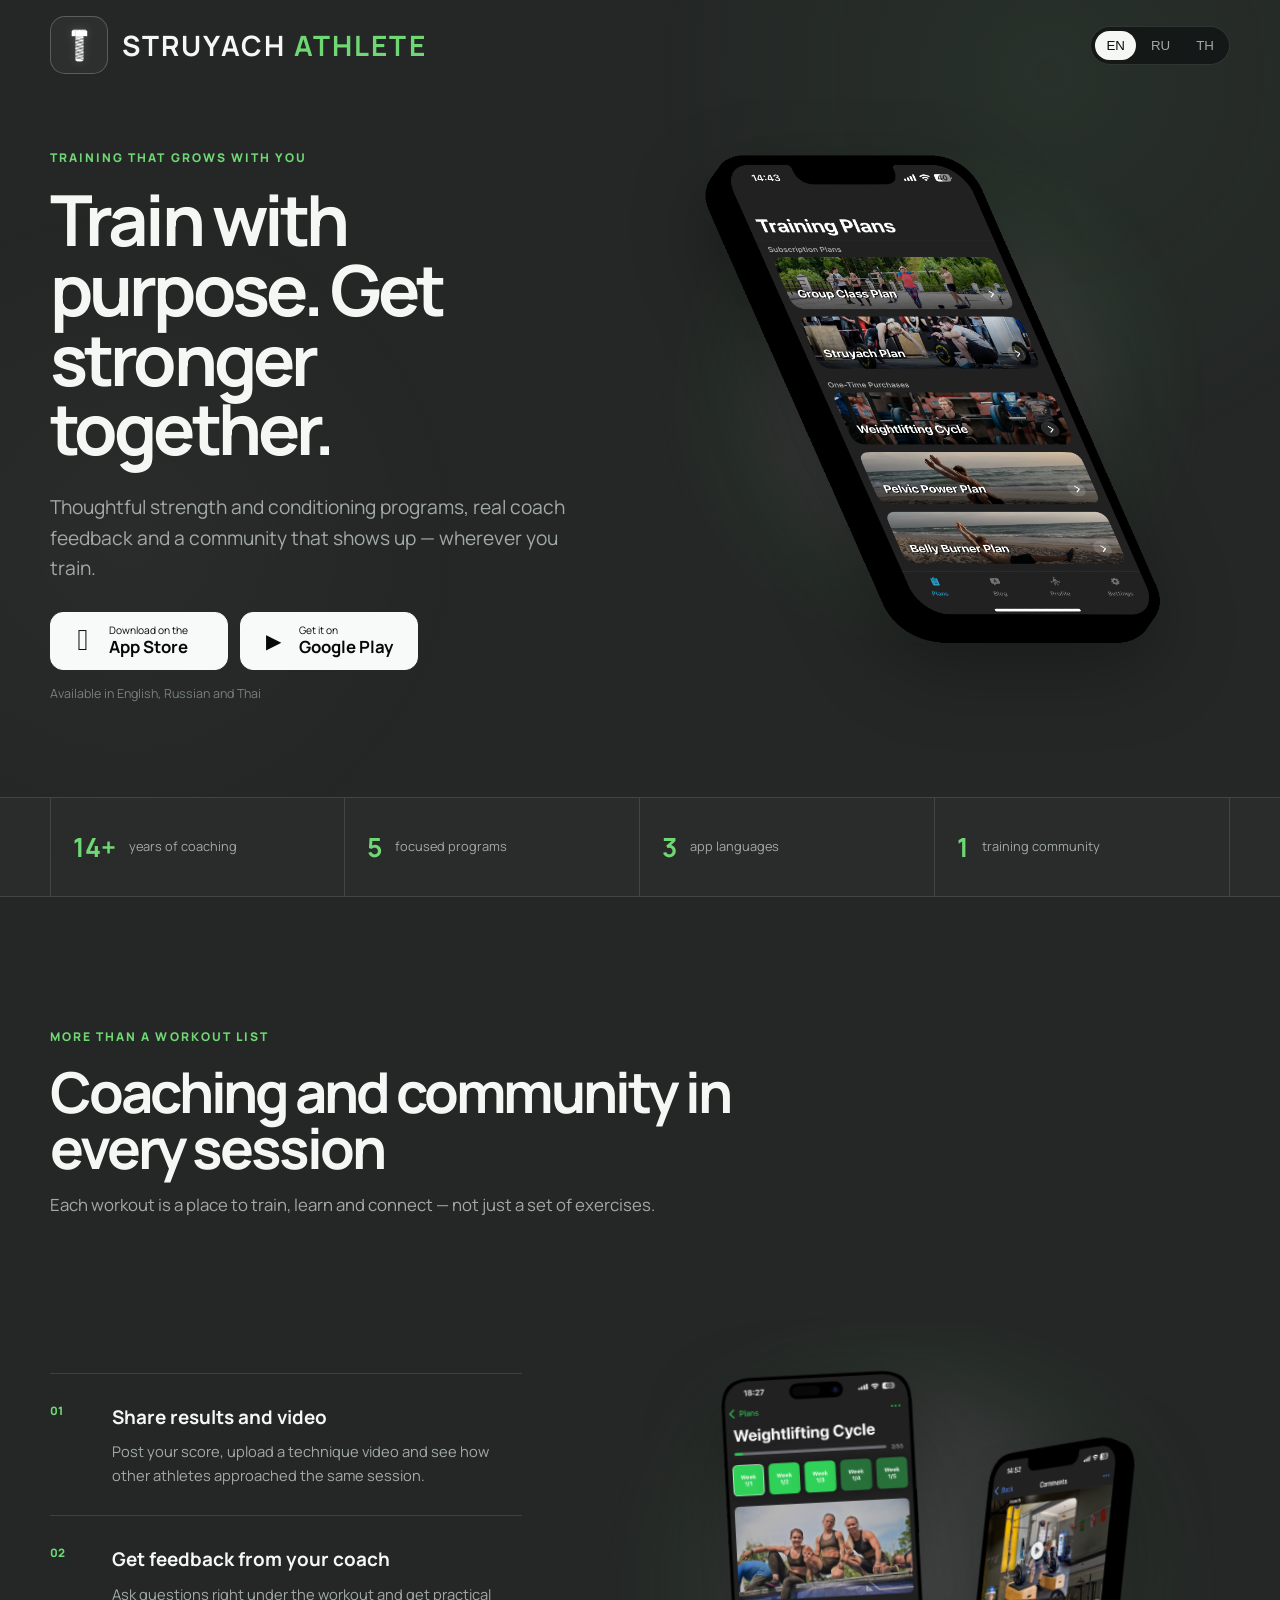
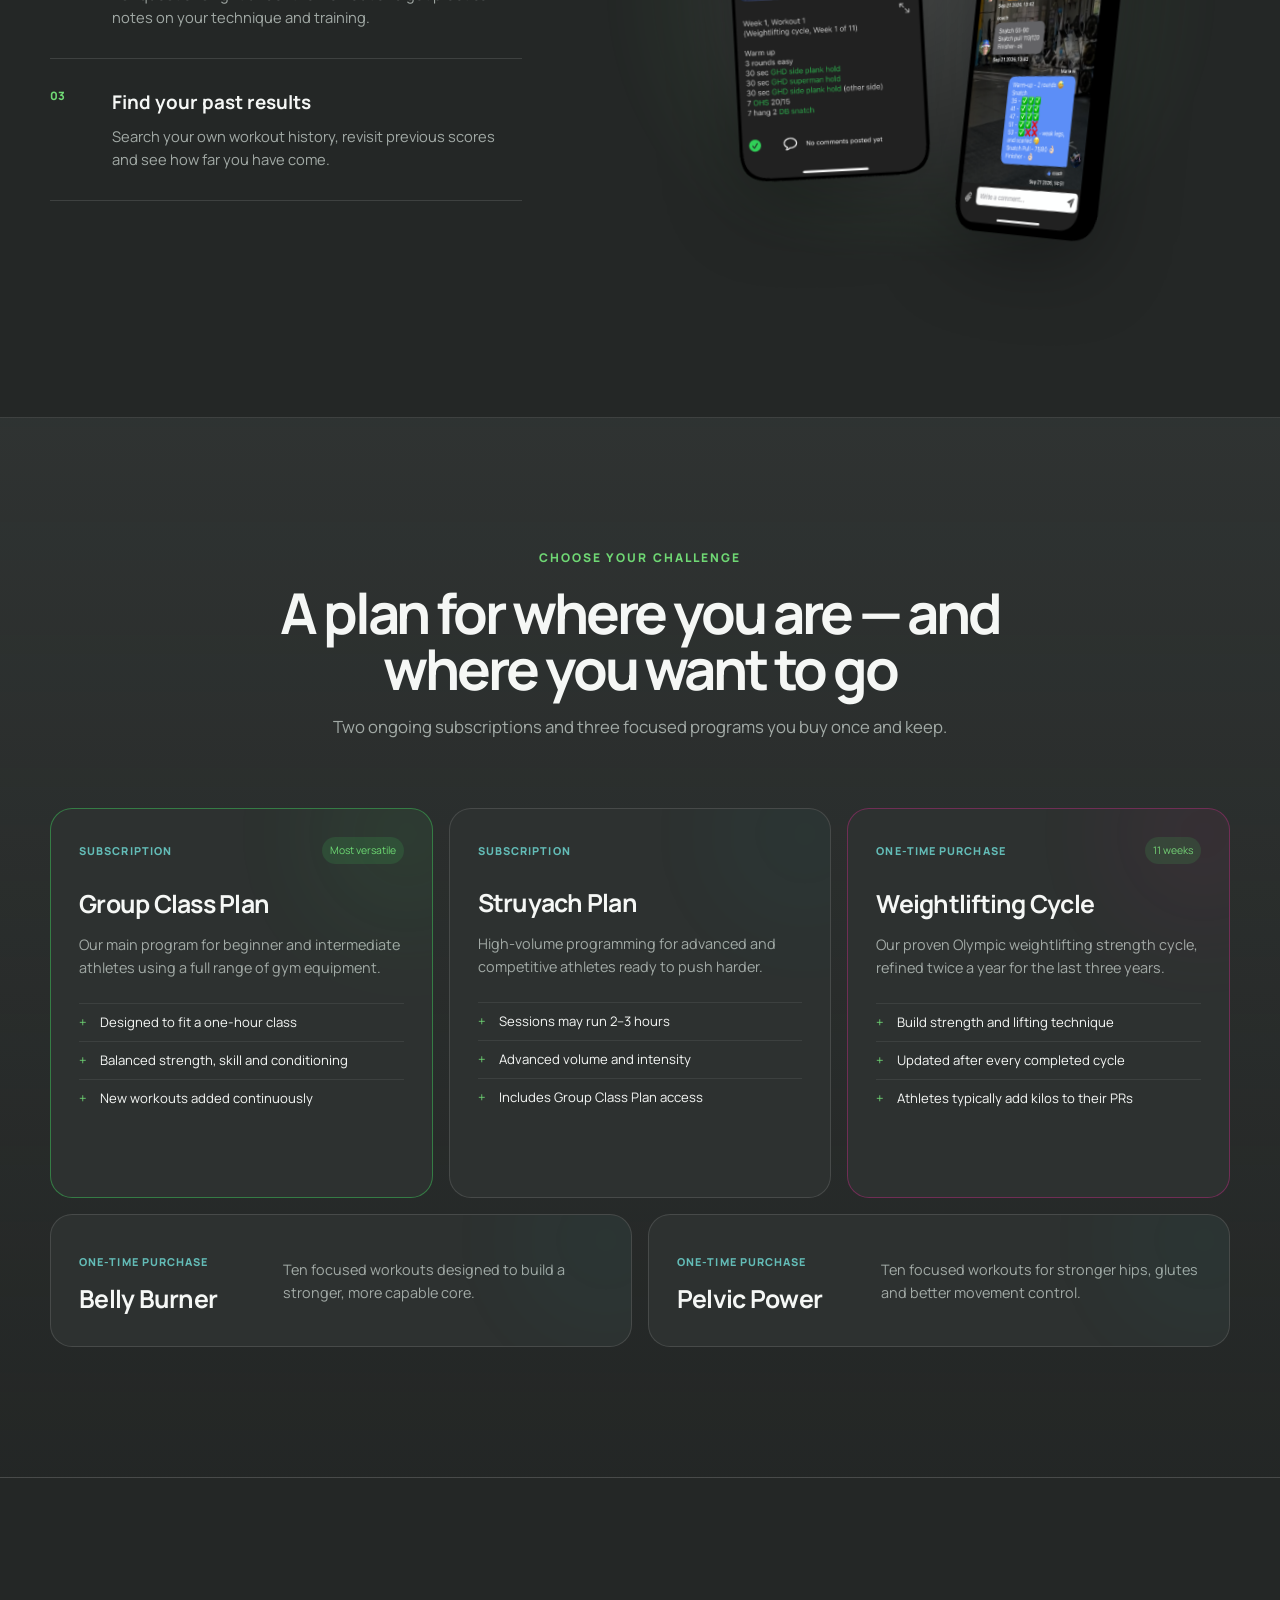
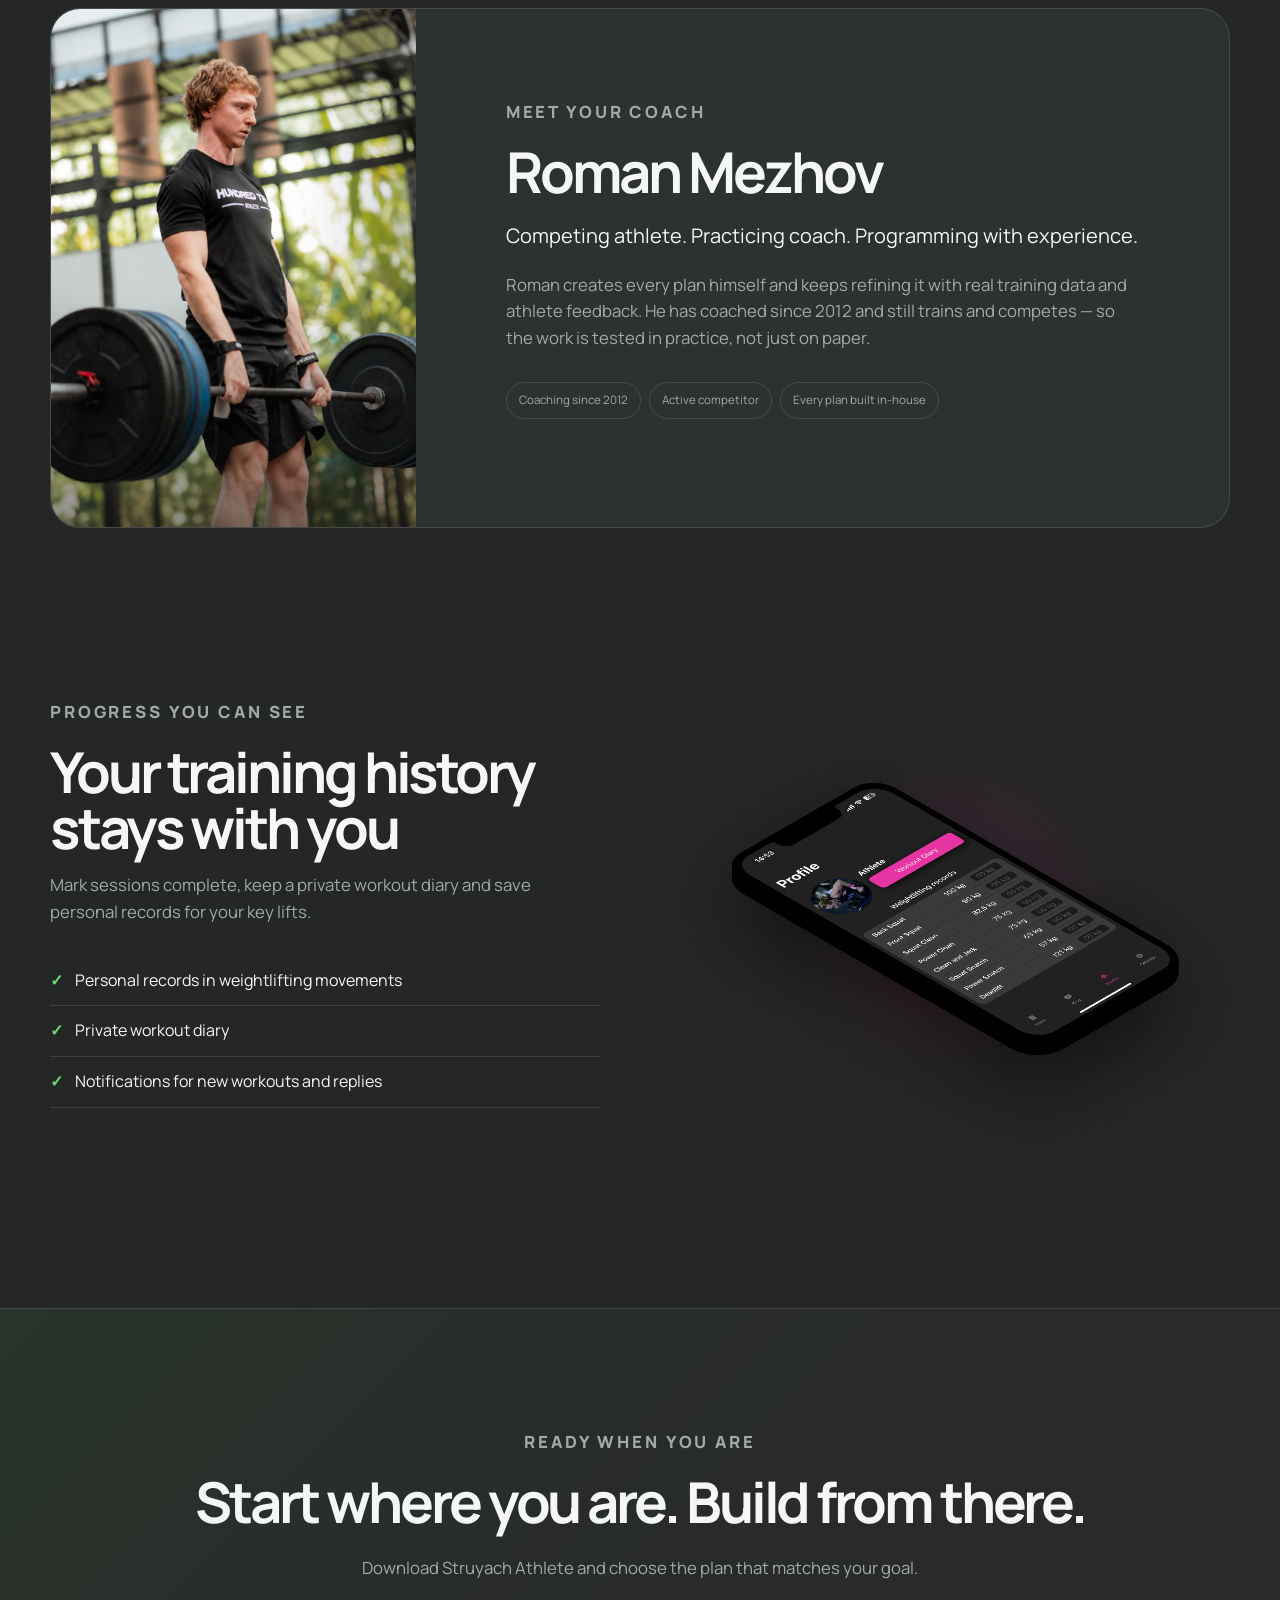
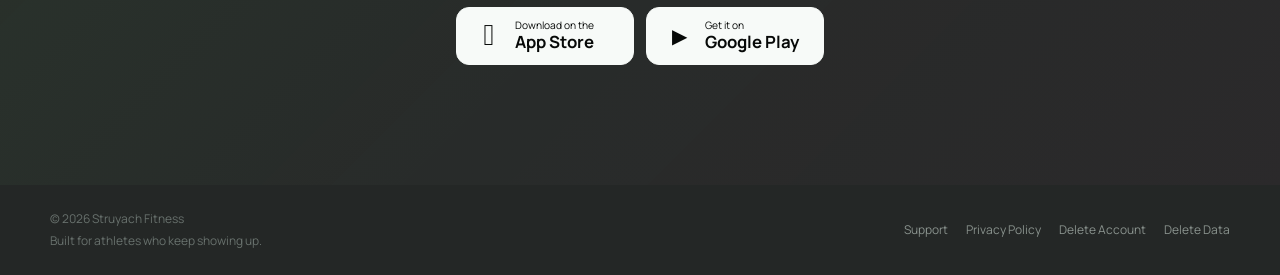
==== commit 838fcdd0: "Google Play is live: working Google Play buttons (utm_source=landing) and updated labels Co-Authored" ====
--- a/index.html
+++ b/index.html
@@ -30,12 +30,12 @@
         <h1 data-i18n="heroTitle"></h1>
         <p class="lede" data-i18n="heroText"></p>
         <div class="store-row">
-          <a class="store-button apple" id="appStoreLink" href="https://apps.apple.com/app/id6448619309" target="_blank" rel="noopener" aria-label="Download on the App Store">
+          <a class="store-button apple" id="appStoreLink" href="https://apps.apple.com/app/apple-store/id6448619309?pt=126326864&amp;ct=landing&amp;mt=8" target="_blank" rel="noopener" aria-label="Download on the App Store">
             <span class="store-icon apple-icon" aria-hidden="true">&#63743;</span><span><small data-i18n="appStoreSmall"></small><strong>App Store</strong></span>
           </a>
-          <span class="store-button disabled" aria-disabled="true">
-            <span class="play-icon">▶</span><span><small data-i18n="googleSmall"></small><strong>Google Play</strong></span>
-          </span>
+          <a class="store-button apple" id="googlePlayLink" href="https://play.google.com/store/apps/details?id=com.struyachfitness.athlete&amp;referrer=utm_source%3Dlanding%26utm_medium%3Dweb" target="_blank" rel="noopener" aria-label="Get it on Google Play">
+            <span class="play-icon" aria-hidden="true">▶</span><span><small data-i18n="googleSmall"></small><strong>Google Play</strong></span>
+          </a>
         </div>
         <p class="availability" data-i18n="available"></p>
       </div>
@@ -135,8 +135,8 @@
         <h2 class="locale-only locale-th">เริ่มจากจุดที่คุณอยู่ แล้วพัฒนาต่อไป</h2>
         <p data-i18n="ctaText"></p>
         <div class="store-row centered-buttons">
-          <a class="store-button apple" href="https://apps.apple.com/app/id6448619309" target="_blank" rel="noopener"><span class="store-icon apple-icon" aria-hidden="true">&#63743;</span><span><small data-i18n="appStoreSmall"></small><strong>App Store</strong></span></a>
-          <span class="store-button disabled"><span class="play-icon">▶</span><span><small data-i18n="googleSmall"></small><strong>Google Play</strong></span></span>
+          <a class="store-button apple" href="https://apps.apple.com/app/apple-store/id6448619309?pt=126326864&amp;ct=landing&amp;mt=8" target="_blank" rel="noopener"><span class="store-icon apple-icon" aria-hidden="true">&#63743;</span><span><small data-i18n="appStoreSmall"></small><strong>App Store</strong></span></a>
+          <a class="store-button apple" href="https://play.google.com/store/apps/details?id=com.struyachfitness.athlete&amp;referrer=utm_source%3Dlanding%26utm_medium%3Dweb" target="_blank" rel="noopener" aria-label="Get it on Google Play"><span class="play-icon" aria-hidden="true">▶</span><span><small data-i18n="googleSmall"></small><strong>Google Play</strong></span></a>
         </div>
       </div>
     </section>
--- a/styles.css
+++ b/styles.css
@@ -69,12 +69,14 @@
   :root{--shell:calc(100% - 28px)}
   html,body{width:100%;max-width:100%;overflow-x:hidden}
   .shell{width:calc(100% - 28px);max-width:100%}
-  .hero,.feature-stage,.plans-grid,.coach-card,.progress,.final-cta .shell{width:100%;min-width:0}
+  .feature-stage,.plans-grid,.coach-card{width:100%;min-width:0}
+  .hero,.progress,.final-cta .shell{width:calc(100% - 32px);min-width:0;margin-left:auto;margin-right:auto}
 
   .hero{grid-template-columns:minmax(0,1fr);padding-top:22px}
   .hero-copy{width:100%;min-width:0;text-align:left}
   .hero-copy .lede{margin-left:0;margin-right:0}
   .hero-copy .store-row{justify-content:flex-start}
+  .hero-copy .availability{width:100%;text-align:center}
   .hero-visual{width:100%;min-width:0;overflow:hidden}
   .hero-visual img{width:100%;max-width:100%}
 
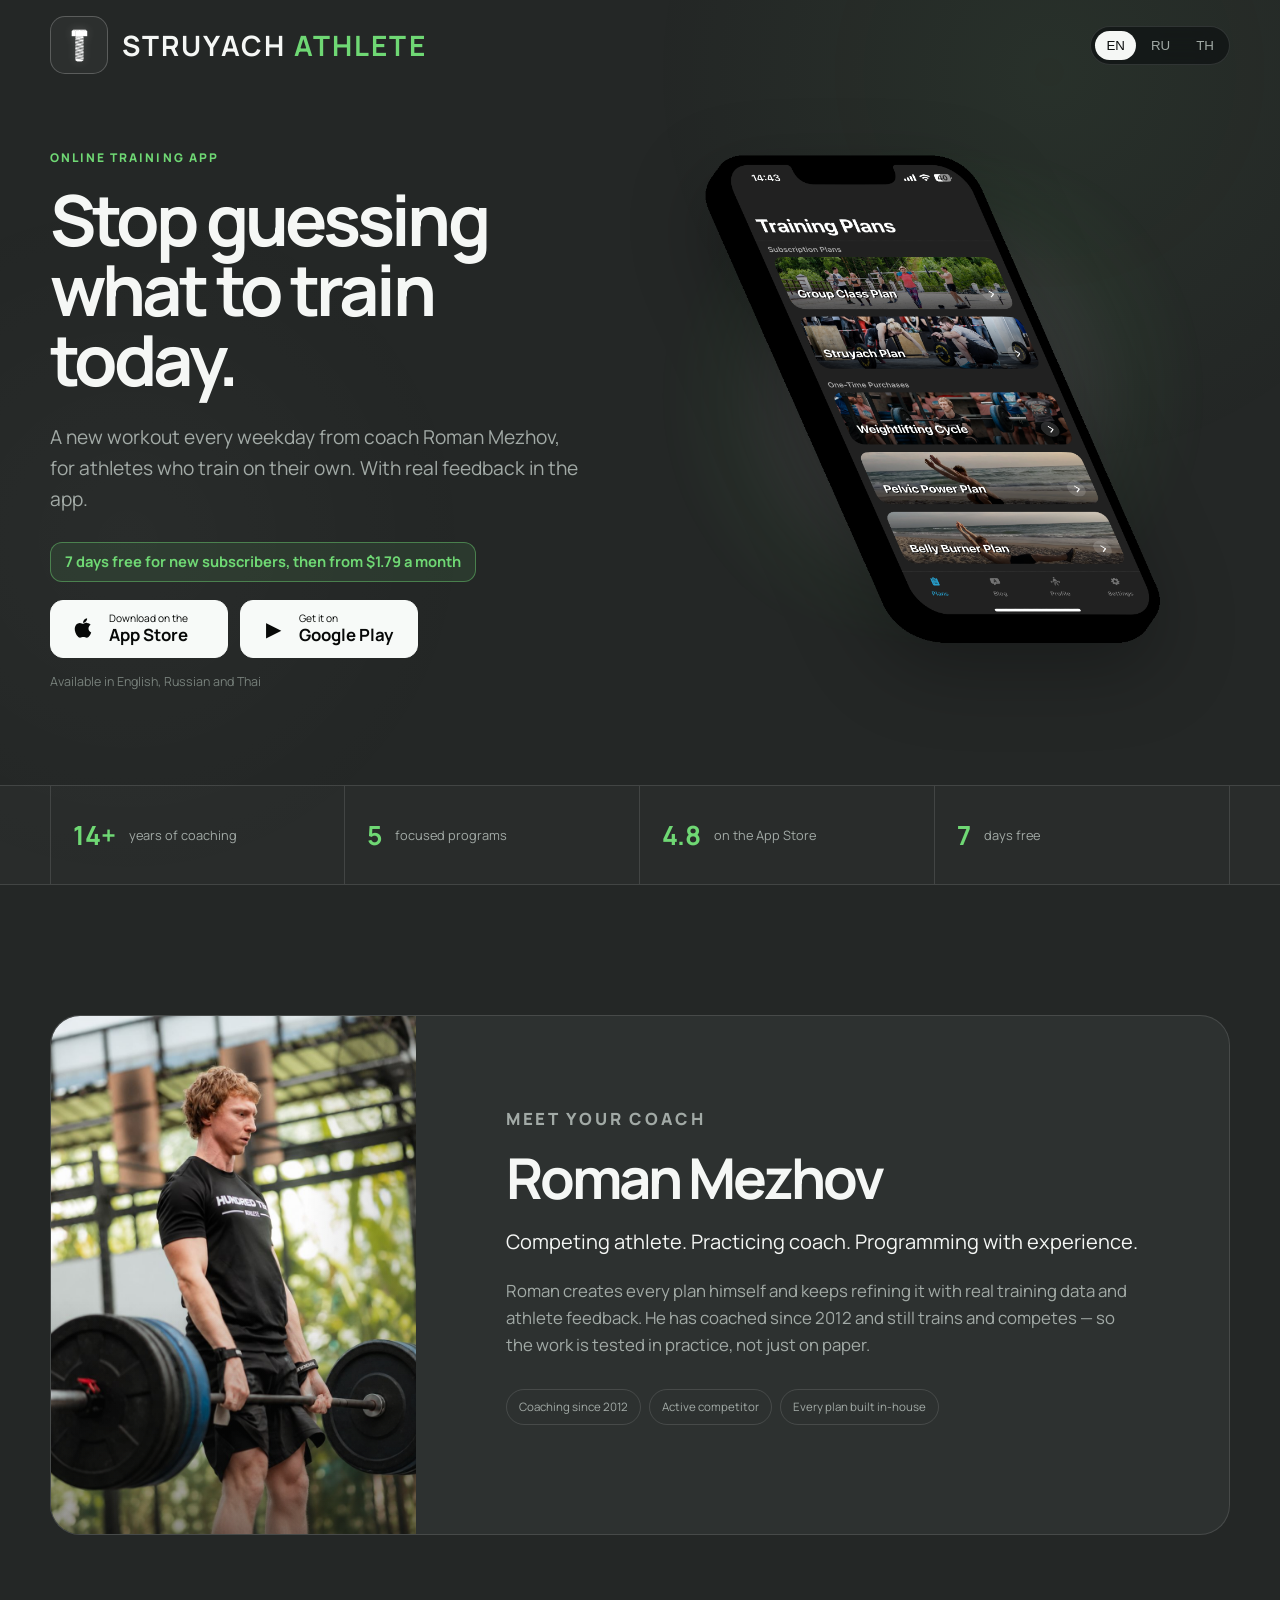
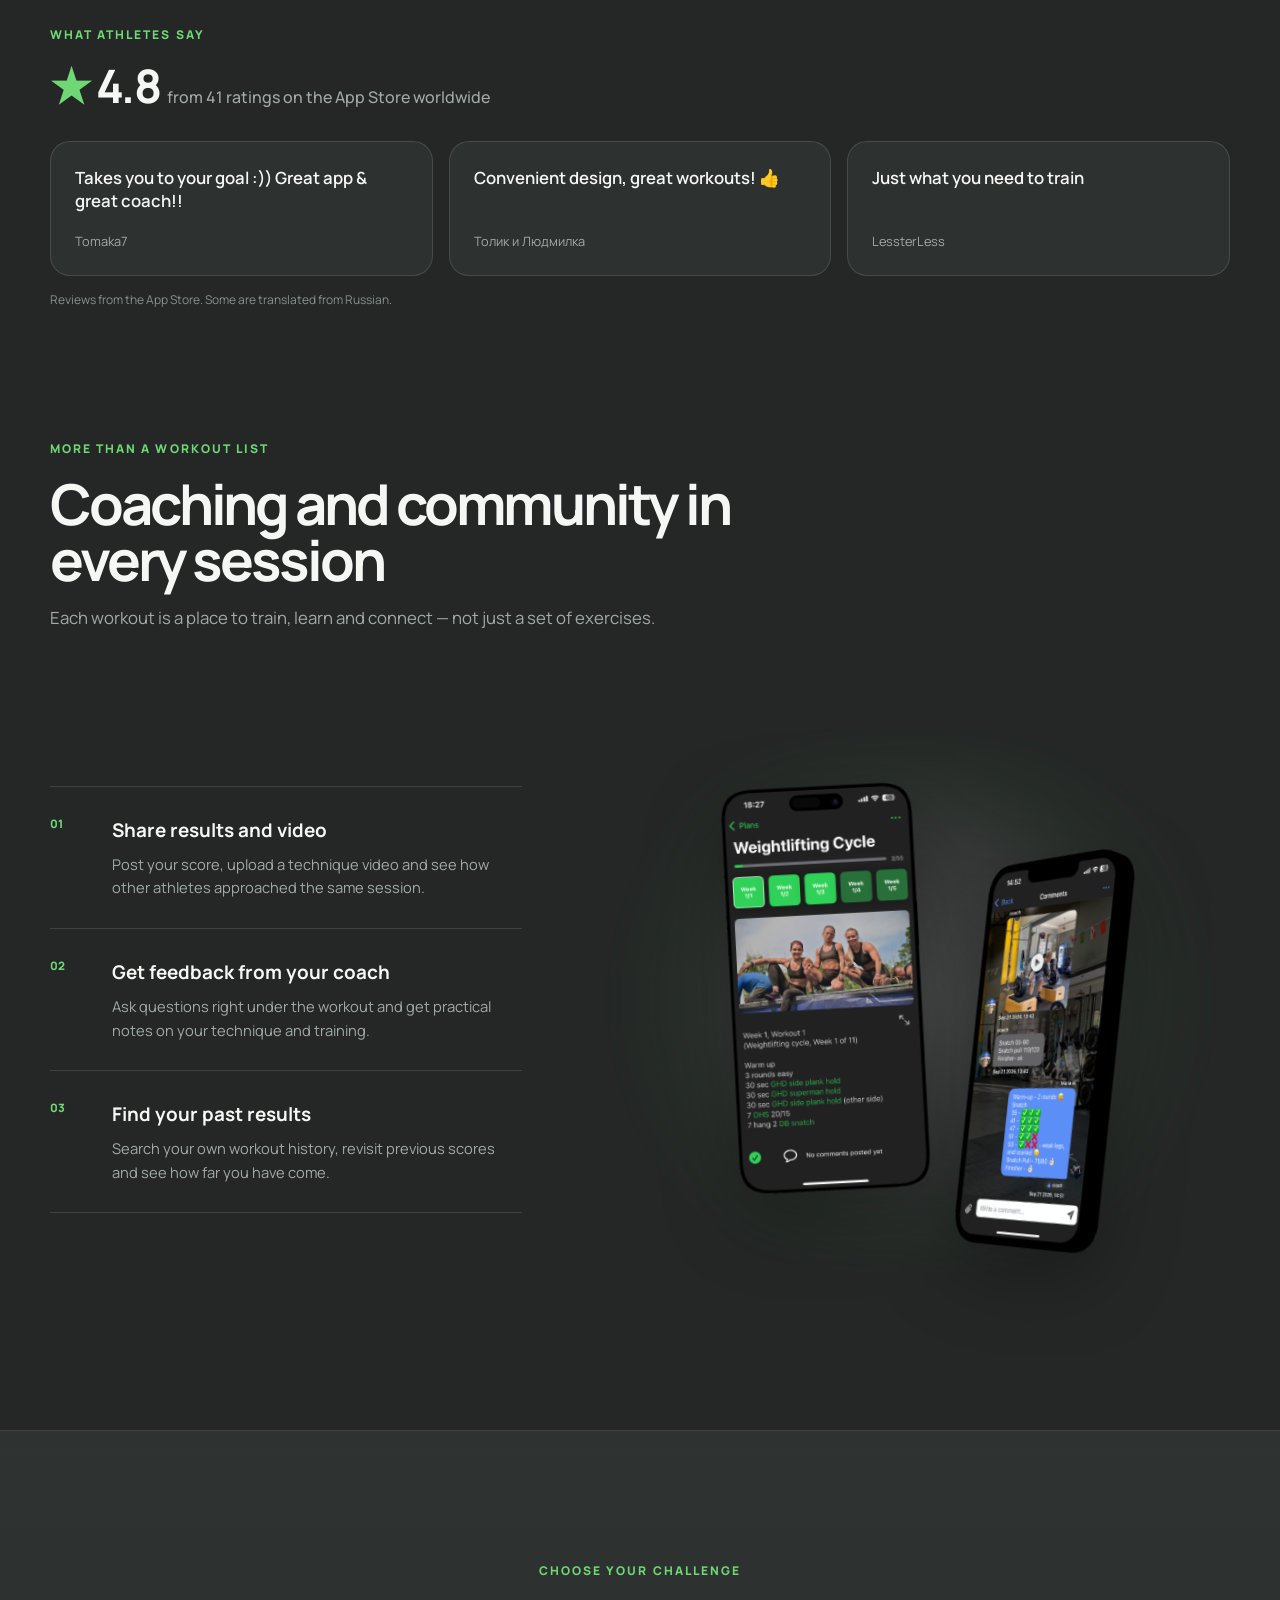
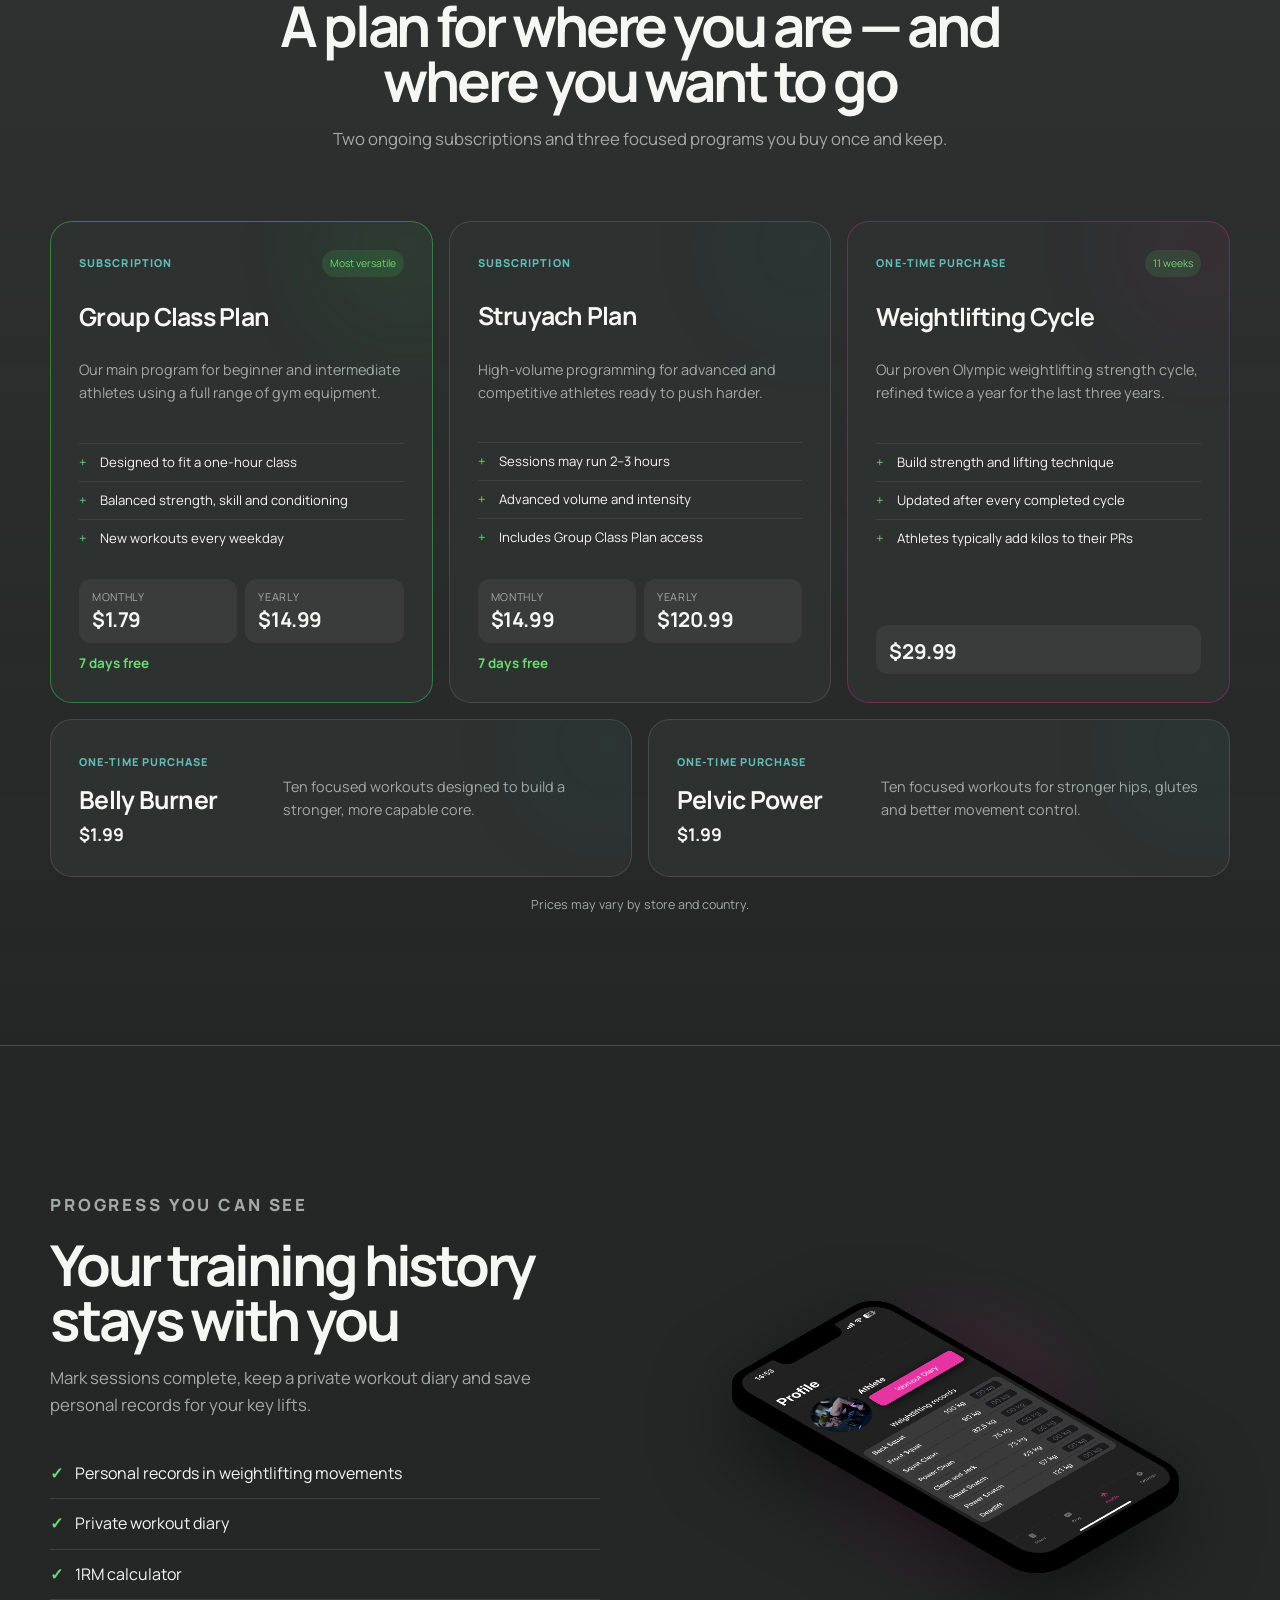
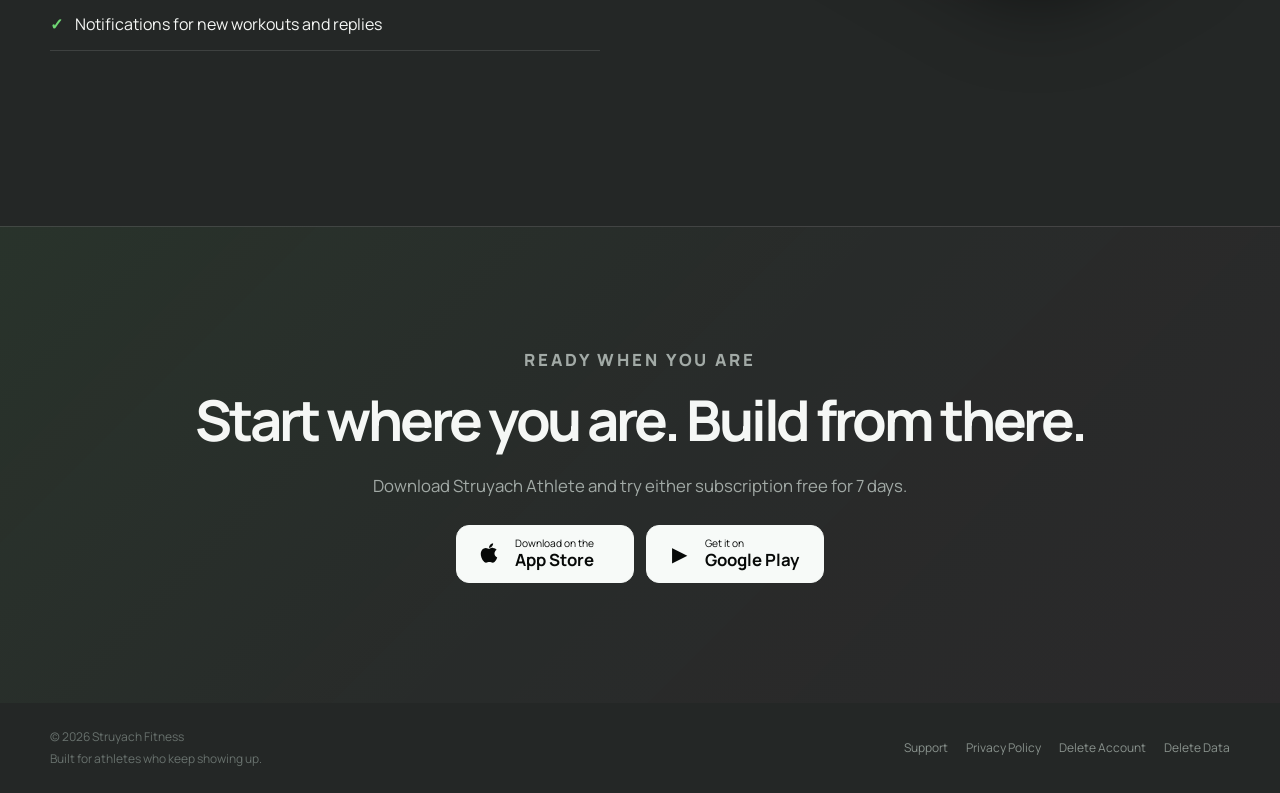
==== commit 47e68e80: "Add files via upload" ====
--- a/index.html
+++ b/index.html
@@ -4,8 +4,17 @@
   <meta charset="utf-8">
   <meta name="viewport" content="width=device-width, initial-scale=1">
   <meta name="theme-color" content="#090b0b">
-  <meta name="description" content="Training programs by coach Roman Mezhov. Train, share results and track your progress in one app.">
-  <title>Struyach Athlete — Train with purpose</title>
+  <meta name="description" content="A new workout every weekday from coach Roman Mezhov, for athletes who train on their own. Try it free for 7 days on iOS and Android.">
+  <title>Struyach Athlete: a new workout every weekday</title>
+  <meta property="og:type" content="website">
+  <meta property="og:url" content="https://struyach.github.io/">
+  <meta property="og:title" content="Struyach Athlete: a new workout every weekday">
+  <meta property="og:description" content="Workouts from coach Roman Mezhov for athletes who train on their own. 7 days free on iOS and Android.">
+  <meta property="og:image" content="https://struyach.github.io/assets/og-image.jpg">
+  <meta name="twitter:card" content="summary_large_image">
+  <link rel="icon" href="favicon.ico" sizes="any">
+  <link rel="icon" type="image/png" sizes="32x32" href="favicon-32.png">
+  <link rel="apple-touch-icon" href="apple-touch-icon.png">
   <link rel="preconnect" href="https://fonts.googleapis.com">
   <link rel="preconnect" href="https://fonts.gstatic.com" crossorigin>
   <link href="https://fonts.googleapis.com/css2?family=Manrope:wght@400;500;600;700;800&family=Noto+Sans+Thai:wght@400;500;600;700;800&display=swap" rel="stylesheet">
@@ -29,9 +38,10 @@
         <p class="eyebrow" data-i18n="heroEyebrow"></p>
         <h1 data-i18n="heroTitle"></h1>
         <p class="lede" data-i18n="heroText"></p>
+        <p class="trial-line" data-i18n="heroTrial"></p>
         <div class="store-row">
           <a class="store-button apple" id="appStoreLink" href="https://apps.apple.com/app/apple-store/id6448619309?pt=126326864&amp;ct=landing&amp;mt=8" target="_blank" rel="noopener" aria-label="Download on the App Store">
-            <span class="store-icon apple-icon" aria-hidden="true">&#63743;</span><span><small data-i18n="appStoreSmall"></small><strong>App Store</strong></span>
+            <span class="store-icon apple-icon" aria-hidden="true"><svg viewBox="0 0 24 24" width="26" height="26" fill="currentColor"><path d="M17.05 20.28c-.98.95-2.05.8-3.08.35-1.09-.46-2.09-.48-3.24 0-1.44.62-2.2.44-3.06-.35C2.79 15.25 3.51 7.59 9.05 7.31c1.35.07 2.29.74 3.08.8 1.18-.24 2.31-.93 3.57-.84 1.51.12 2.65.72 3.4 1.8-3.12 1.87-2.38 5.98.48 7.13-.57 1.5-1.31 2.99-2.54 4.09zM12.03 7.25c-.15-2.23 1.66-4.07 3.74-4.25.29 2.58-2.34 4.5-3.74 4.25z"/></svg></span><span><small data-i18n="appStoreSmall"></small><strong>App Store</strong></span>
           </a>
           <a class="store-button apple" id="googlePlayLink" href="https://play.google.com/store/apps/details?id=com.struyachfitness.athlete&amp;referrer=utm_source%3Dlanding%26utm_medium%3Dweb" target="_blank" rel="noopener" aria-label="Get it on Google Play">
             <span class="play-icon" aria-hidden="true">▶</span><span><small data-i18n="googleSmall"></small><strong>Google Play</strong></span>
@@ -49,9 +59,37 @@
       <div class="shell proof-grid">
         <div><strong>14+</strong><span data-i18n="proofCoach"></span></div>
         <div><strong>5</strong><span data-i18n="proofPlans"></span></div>
-        <div><strong>3</strong><span data-i18n="proofLanguages"></span></div>
-        <div><strong>1</strong><span data-i18n="proofCommunity"></span></div>
+        <div><strong>4.8</strong><span data-i18n="proofRating"></span></div>
+        <div><strong>7</strong><span data-i18n="proofTrial"></span></div>
       </div>
+    </section>
+
+    <section class="coach shell" id="coach">
+      <div class="coach-card">
+        <div class="coach-photo"><img src="assets/roman-mezhov.jpg" width="1000" height="1250" loading="lazy" alt="Roman Mezhov performing a deadlift"></div>
+        <div class="coach-copy">
+          <p class="eyebrow" data-i18n="coachEyebrow"></p>
+          <h2 class="locale-only locale-en">Roman Mezhov</h2>
+          <h2 class="locale-only locale-ru">Роман Межов</h2>
+          <h2 class="locale-only locale-th">โรมัน เมชอฟ</h2>
+          <p class="coach-lede" data-i18n="coachTitle"></p>
+          <p data-i18n="coachText"></p>
+          <div class="coach-facts"><span data-i18n="coachFactOne"></span><span data-i18n="coachFactTwo"></span><span data-i18n="coachFactThree"></span></div>
+        </div>
+      </div>
+    </section>
+
+    <section class="reviews shell" id="reviews">
+      <div class="reviews-head">
+        <p class="eyebrow" data-i18n="reviewsEyebrow"></p>
+        <h2><span class="stars" aria-hidden="true">★</span> 4.8 <span class="reviews-count" data-i18n="reviewsCount"></span></h2>
+      </div>
+      <div class="reviews-grid">
+        <figure><blockquote data-i18n="reviewOne"></blockquote><figcaption>Tomaka7</figcaption></figure>
+        <figure><blockquote data-i18n="reviewTwo"></blockquote><figcaption>Толик и Людмилка</figcaption></figure>
+        <figure><blockquote data-i18n="reviewThree"></blockquote><figcaption>LessterLess</figcaption></figure>
+      </div>
+      <p class="reviews-note" data-i18n="reviewsNote"></p>
     </section>
 
     <section class="section shell" id="experience">
@@ -67,8 +105,8 @@
           <article><span class="feature-number">03</span><div><h3 data-i18n="featureThreeTitle"></h3><p data-i18n="featureThreeText"></p></div></article>
         </div>
         <div class="phone-stack">
-          <img id="workoutImage" class="phone phone-main" src="assets/en-workout.png" alt="Workout screen">
-          <img id="communityImage" class="phone phone-back" src="assets/en-community.png" alt="Athlete comments">
+          <img id="workoutImage" class="phone phone-main" loading="lazy" src="assets/en-workout.png" alt="Workout screen">
+          <img id="communityImage" class="phone phone-back" loading="lazy" src="assets/en-community.png" alt="Athlete comments">
         </div>
       </div>
     </section>
@@ -85,35 +123,30 @@
             <div class="plan-top"><span class="plan-type" data-i18n="subscription"></span><span class="plan-badge" data-i18n="mostPopular"></span></div>
             <h3>Group Class Plan</h3><p data-i18n="groupIntro"></p>
             <ul><li data-i18n="groupOne"></li><li data-i18n="groupTwo"></li><li data-i18n="groupThree"></li></ul>
+            <div class="plan-price">
+              <div class="price-cells"><div><span data-i18n="priceMonthly"></span><strong data-i18n="groupMonthly"></strong></div><div><span data-i18n="priceYearly"></span><strong data-i18n="groupYearly"></strong></div></div>
+              <p class="price-trial" data-i18n="planTrial"></p>
+            </div>
           </article>
           <article class="plan">
             <div class="plan-top"><span class="plan-type" data-i18n="subscription"></span></div>
             <h3>Struyach Plan</h3><p data-i18n="struyachIntro"></p>
             <ul><li data-i18n="struyachOne"></li><li data-i18n="struyachTwo"></li><li data-i18n="struyachThree"></li></ul>
+            <div class="plan-price">
+              <div class="price-cells"><div><span data-i18n="priceMonthly"></span><strong data-i18n="struyachMonthly"></strong></div><div><span data-i18n="priceYearly"></span><strong data-i18n="struyachYearly"></strong></div></div>
+              <p class="price-trial" data-i18n="planTrial"></p>
+            </div>
           </article>
           <article class="plan accent">
             <div class="plan-top"><span class="plan-type" data-i18n="oneTime"></span><span class="plan-badge" data-i18n="elevenWeeks"></span></div>
             <h3>Weightlifting Cycle</h3><p data-i18n="weightIntro"></p>
             <ul><li data-i18n="weightOne"></li><li data-i18n="weightTwo"></li><li data-i18n="weightThree"></li></ul>
+            <div class="plan-price"><div class="price-cells single"><div><strong data-i18n="weightPrice"></strong></div></div></div>
           </article>
-          <article class="plan compact"><div><span class="plan-type" data-i18n="oneTime"></span><h3>Belly Burner</h3></div><p data-i18n="bellyText"></p></article>
-          <article class="plan compact"><div><span class="plan-type" data-i18n="oneTime"></span><h3>Pelvic Power</h3></div><p data-i18n="pelvicText"></p></article>
+          <article class="plan compact"><div><span class="plan-type" data-i18n="oneTime"></span><h3>Belly Burner</h3><strong class="compact-price" data-i18n="smallPrice"></strong></div><p data-i18n="bellyText"></p></article>
+          <article class="plan compact"><div><span class="plan-type" data-i18n="oneTime"></span><h3>Pelvic Power</h3><strong class="compact-price" data-i18n="smallPrice"></strong></div><p data-i18n="pelvicText"></p></article>
         </div>
-      </div>
-    </section>
-
-    <section class="coach shell" id="coach">
-      <div class="coach-card">
-        <div class="coach-photo"><img src="assets/roman-mezhov.png" alt="Roman Mezhov performing a deadlift"></div>
-        <div class="coach-copy">
-          <p class="eyebrow" data-i18n="coachEyebrow"></p>
-          <h2 class="locale-only locale-en">Roman Mezhov</h2>
-          <h2 class="locale-only locale-ru">Роман Межов</h2>
-          <h2 class="locale-only locale-th">โรมัน เมชอฟ</h2>
-          <p class="coach-lede" data-i18n="coachTitle"></p>
-          <p data-i18n="coachText"></p>
-          <div class="coach-facts"><span data-i18n="coachFactOne"></span><span data-i18n="coachFactTwo"></span><span data-i18n="coachFactThree"></span></div>
-        </div>
+        <p class="price-note" data-i18n="priceNote"></p>
       </div>
     </section>
 
@@ -122,9 +155,9 @@
         <p class="eyebrow" data-i18n="progressEyebrow"></p>
         <h2 data-i18n="progressTitle"></h2>
         <p data-i18n="progressText"></p>
-        <ul class="check-list"><li data-i18n="progressOne"></li><li data-i18n="progressTwo"></li><li data-i18n="progressThree"></li></ul>
+        <ul class="check-list"><li data-i18n="progressOne"></li><li data-i18n="progressTwo"></li><li data-i18n="progressFour"></li><li data-i18n="progressThree"></li></ul>
       </div>
-      <div class="progress-visual"><img id="recordsImage" src="assets/en-records.png" alt="Personal records in the app"></div>
+      <div class="progress-visual"><img id="recordsImage" loading="lazy" src="assets/en-records.png" alt="Personal records in the app"></div>
     </section>
 
     <section class="final-cta">
@@ -135,7 +168,7 @@
         <h2 class="locale-only locale-th">เริ่มจากจุดที่คุณอยู่ แล้วพัฒนาต่อไป</h2>
         <p data-i18n="ctaText"></p>
         <div class="store-row centered-buttons">
-          <a class="store-button apple" href="https://apps.apple.com/app/apple-store/id6448619309?pt=126326864&amp;ct=landing&amp;mt=8" target="_blank" rel="noopener"><span class="store-icon apple-icon" aria-hidden="true">&#63743;</span><span><small data-i18n="appStoreSmall"></small><strong>App Store</strong></span></a>
+          <a class="store-button apple" href="https://apps.apple.com/app/apple-store/id6448619309?pt=126326864&amp;ct=landing&amp;mt=8" target="_blank" rel="noopener"><span class="store-icon apple-icon" aria-hidden="true"><svg viewBox="0 0 24 24" width="26" height="26" fill="currentColor"><path d="M17.05 20.28c-.98.95-2.05.8-3.08.35-1.09-.46-2.09-.48-3.24 0-1.44.62-2.2.44-3.06-.35C2.79 15.25 3.51 7.59 9.05 7.31c1.35.07 2.29.74 3.08.8 1.18-.24 2.31-.93 3.57-.84 1.51.12 2.65.72 3.4 1.8-3.12 1.87-2.38 5.98.48 7.13-.57 1.5-1.31 2.99-2.54 4.09zM12.03 7.25c-.15-2.23 1.66-4.07 3.74-4.25.29 2.58-2.34 4.5-3.74 4.25z"/></svg></span><span><small data-i18n="appStoreSmall"></small><strong>App Store</strong></span></a>
           <a class="store-button apple" href="https://play.google.com/store/apps/details?id=com.struyachfitness.athlete&amp;referrer=utm_source%3Dlanding%26utm_medium%3Dweb" target="_blank" rel="noopener" aria-label="Get it on Google Play"><span class="play-icon" aria-hidden="true">▶</span><span><small data-i18n="googleSmall"></small><strong>Google Play</strong></span></a>
         </div>
       </div>
--- a/styles.css
+++ b/styles.css
@@ -107,3 +107,41 @@
   footer.shell{width:calc(100% - 28px);min-height:0;padding:28px 0;align-items:flex-start;text-align:left}
   .footer-links{display:grid;grid-template-columns:1fr 1fr;width:100%;max-width:none;justify-content:start;gap:8px 14px}
 }
+
+/* Free trial line, plan prices and the coach section placed higher on the page. */
+.trial-line{display:inline-block;margin:0 0 18px;padding:9px 14px;border:1px solid rgba(111,216,116,.45);border-radius:12px;background:rgba(111,216,116,.1);color:var(--green);font-size:.92rem;font-weight:700;line-height:1.35}
+.coach{padding-bottom:0}
+.progress{padding-top:130px}
+.plan{display:flex;flex-direction:column}
+.plan.compact{flex-direction:row}
+.plan-price{margin-top:auto;padding-top:22px}
+.price-cells{display:grid;grid-template-columns:1fr 1fr;gap:8px}
+.price-cells.single{grid-template-columns:1fr}
+.price-cells>div{background:rgba(255,255,255,.055);border-radius:12px;padding:11px 13px}
+.price-cells span{display:block;font-size:.68rem;letter-spacing:.06em;text-transform:uppercase;color:var(--muted);line-height:1.3}
+.price-cells strong{display:block;margin-top:3px;font-size:1.28rem;line-height:1.2;letter-spacing:-.02em;white-space:nowrap}
+.price-trial{margin:10px 0 0;color:var(--green);font-size:.84rem;font-weight:700}
+.compact-price{display:block;margin-top:6px;font-size:1.1rem}
+.price-note{margin:18px 0 0;text-align:center;color:var(--muted);font-size:.78rem}
+@media(max-width:900px){.coach-photo{min-height:480px}.plan.compact{display:block}}
+@media(max-width:600px){
+  .trial-line{font-size:.86rem}
+  .coach{padding-block:56px 0}
+  .coach-photo{min-height:360px}
+  .coach-photo img{object-position:center 42%}
+  .progress{padding-top:85px}
+}
+.apple-icon svg{display:block;margin:auto}
+
+/* App Store rating and reviews */
+.reviews{padding-top:90px}
+.reviews-head h2{margin:0;font-size:clamp(2rem,3.6vw,3.2rem);line-height:1.05;letter-spacing:-.04em}
+.reviews .stars{color:var(--green)}
+.reviews-count{font-size:1rem;font-weight:500;letter-spacing:0;color:var(--muted);white-space:nowrap}
+.reviews-grid{display:grid;grid-template-columns:repeat(3,1fr);gap:16px;margin-top:30px}
+.reviews-grid figure{margin:0;display:flex;flex-direction:column;justify-content:space-between;gap:18px;padding:24px;background:var(--surface);border:1px solid var(--line);border-radius:20px}
+.reviews-grid blockquote{margin:0;font-size:1.05rem;font-weight:600;line-height:1.4}
+.reviews-grid figcaption{color:var(--muted);font-size:.8rem}
+.reviews-note{margin:14px 0 0;color:#89928d;font-size:.75rem}
+@media(max-width:900px){.reviews-grid{grid-template-columns:1fr}}
+@media(max-width:600px){.reviews{padding-top:56px}.reviews-grid figure{padding:18px 20px;gap:10px}.reviews-count{display:block;margin-top:6px;white-space:normal}}
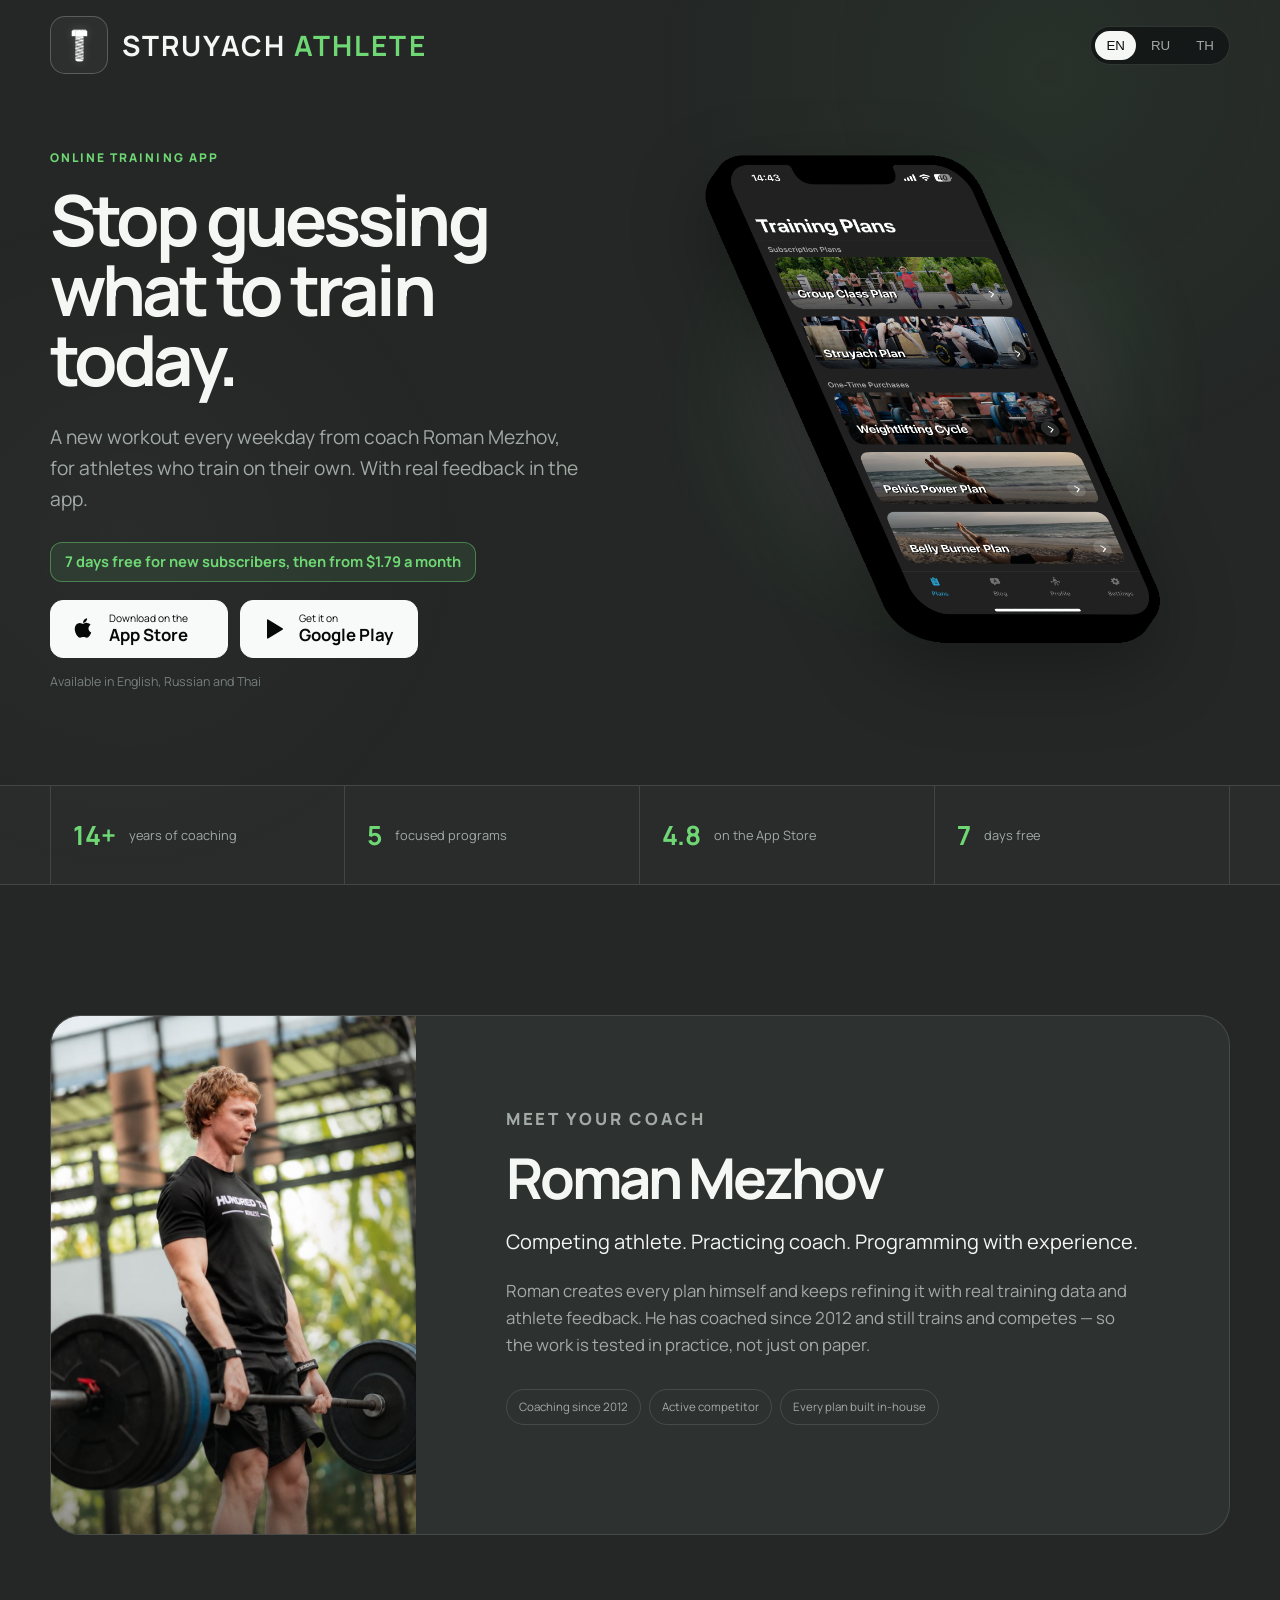
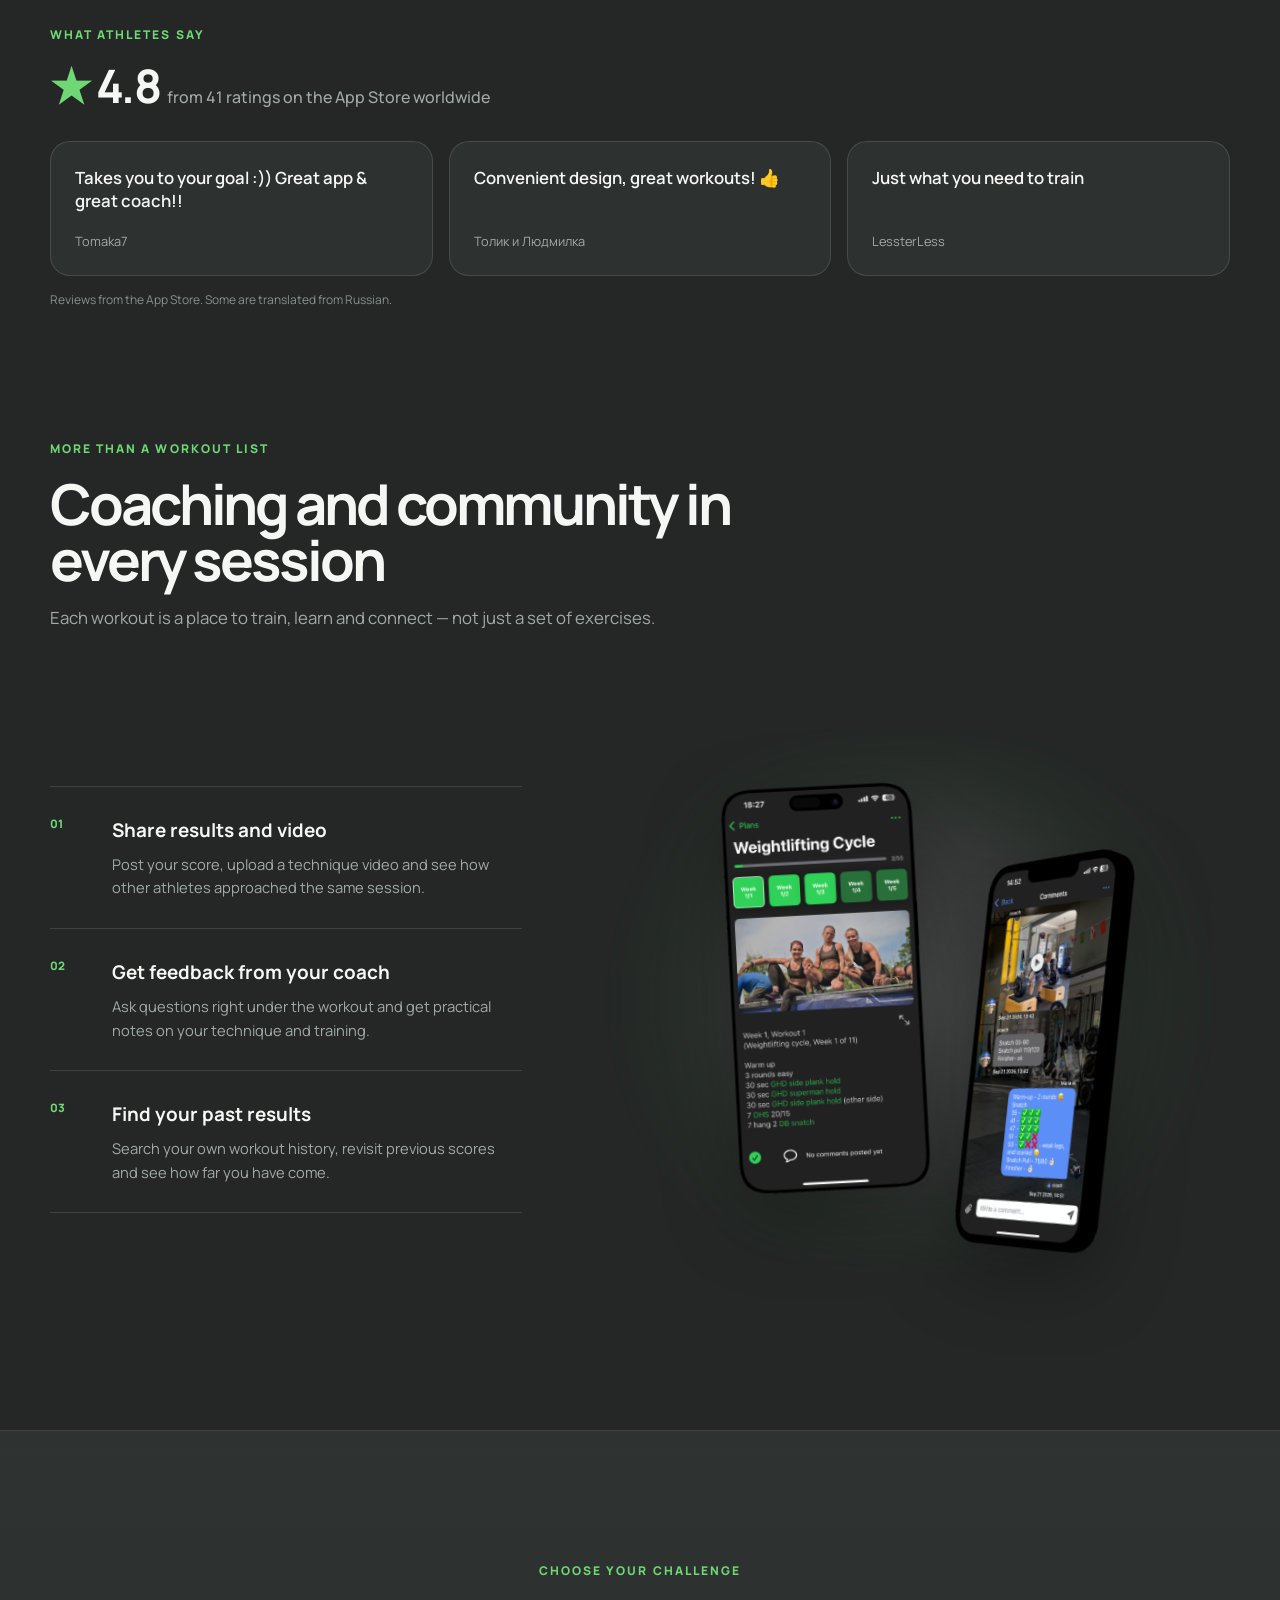
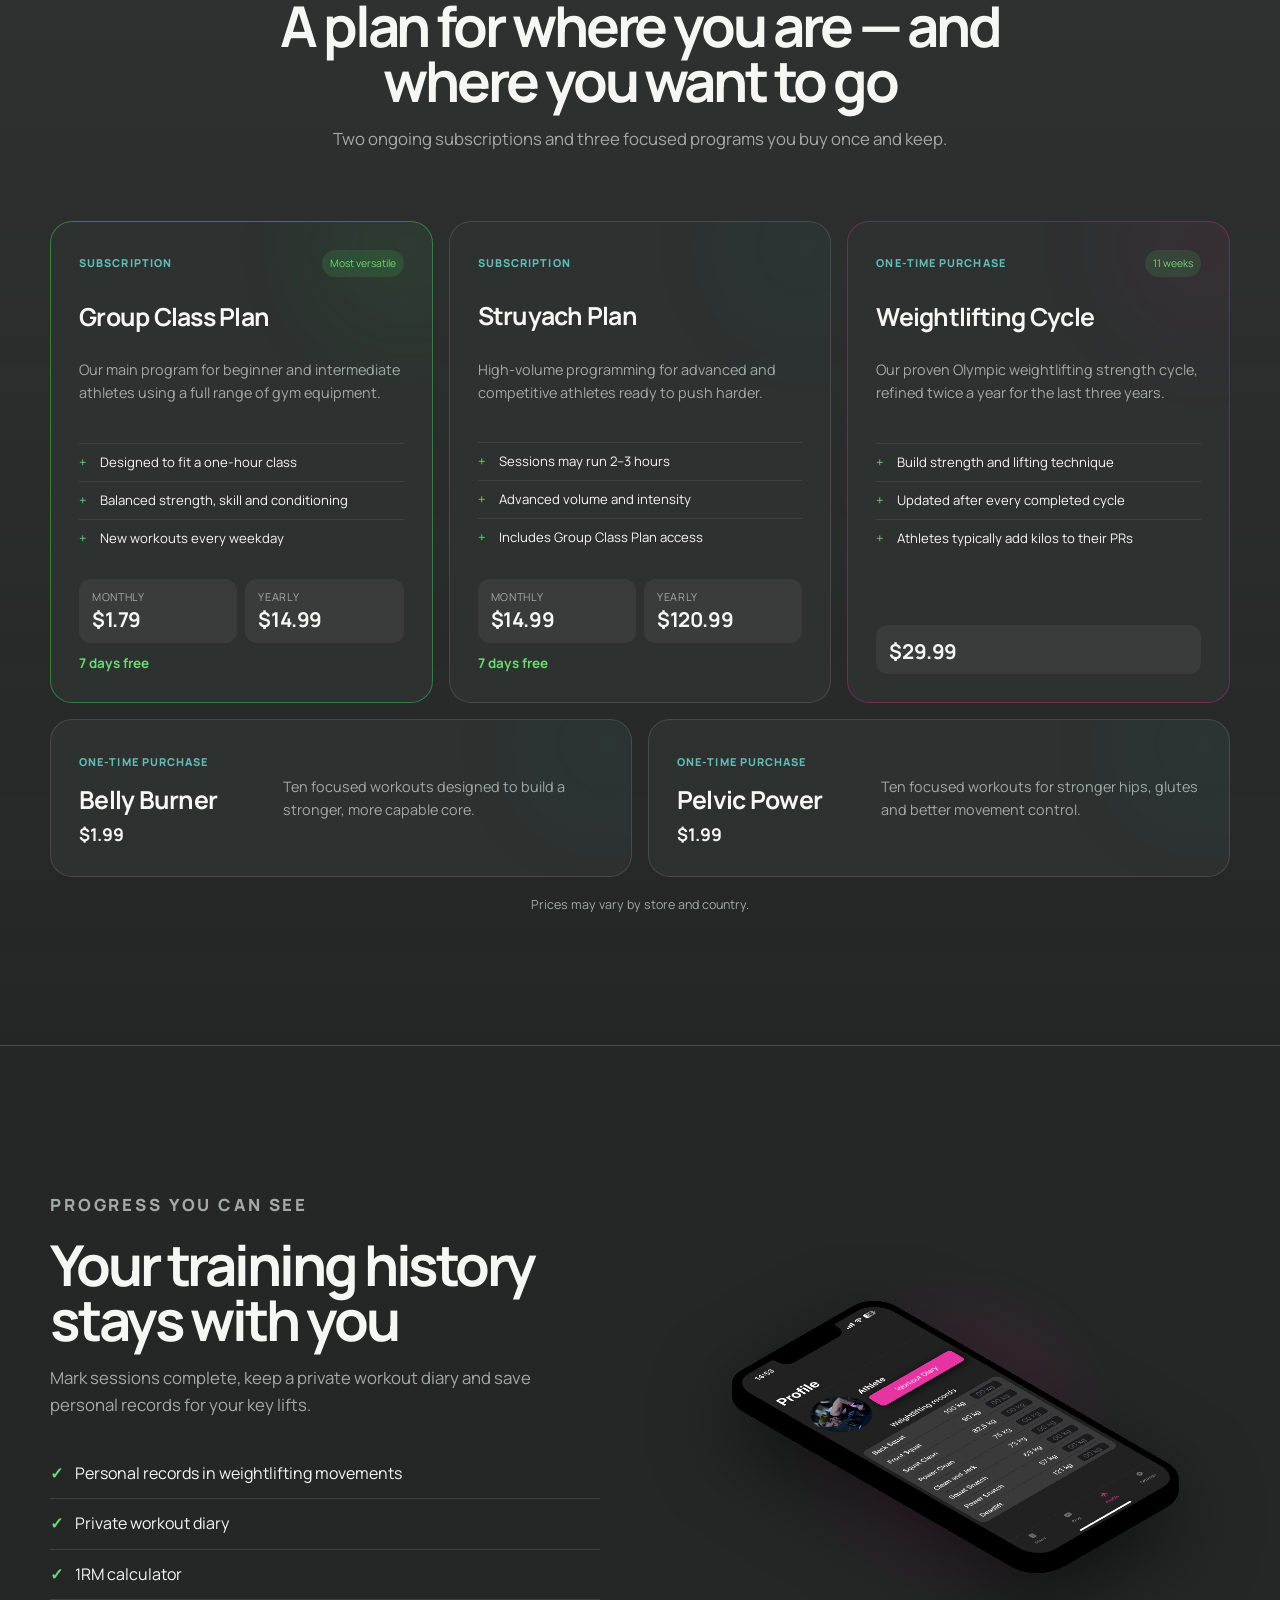
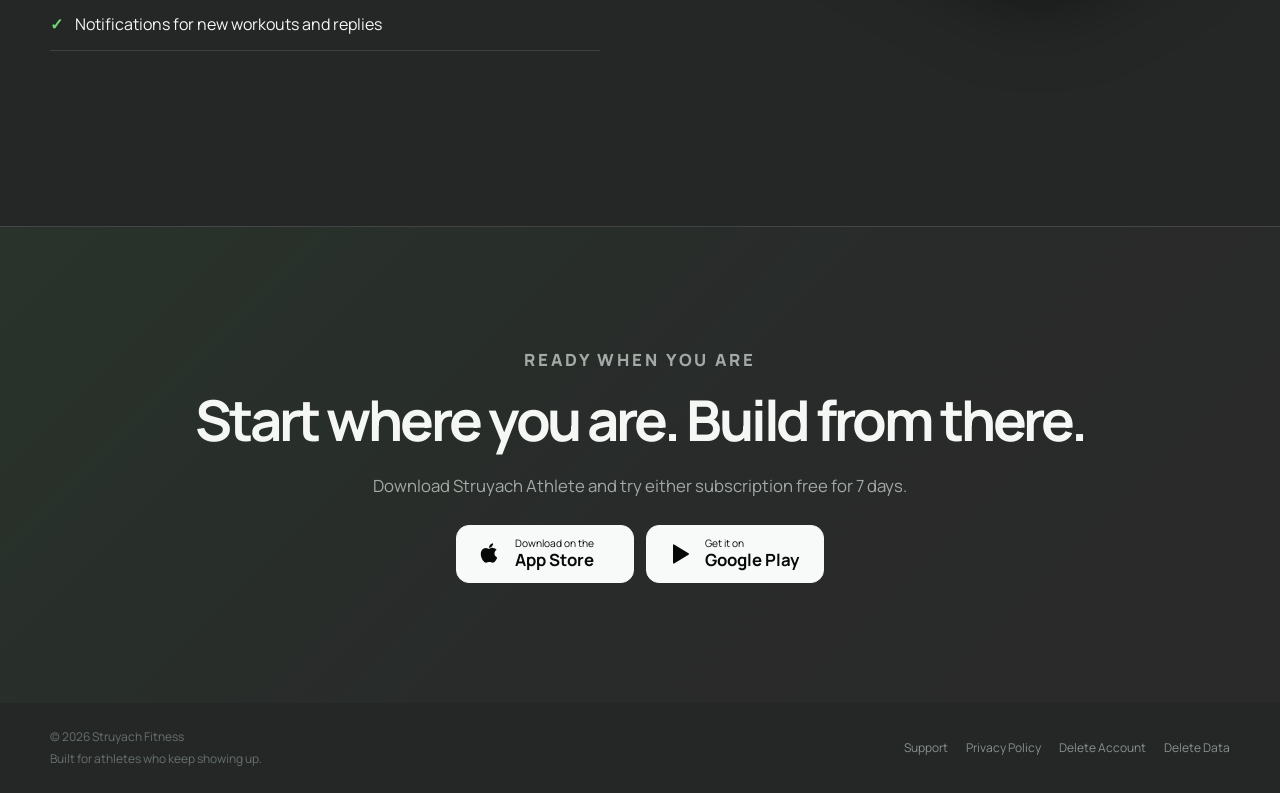
==== commit b43dd48b: "Add files via upload" ====
--- a/index.html
+++ b/index.html
@@ -44,7 +44,7 @@
             <span class="store-icon apple-icon" aria-hidden="true"><svg viewBox="0 0 24 24" width="26" height="26" fill="currentColor"><path d="M17.05 20.28c-.98.95-2.05.8-3.08.35-1.09-.46-2.09-.48-3.24 0-1.44.62-2.2.44-3.06-.35C2.79 15.25 3.51 7.59 9.05 7.31c1.35.07 2.29.74 3.08.8 1.18-.24 2.31-.93 3.57-.84 1.51.12 2.65.72 3.4 1.8-3.12 1.87-2.38 5.98.48 7.13-.57 1.5-1.31 2.99-2.54 4.09zM12.03 7.25c-.15-2.23 1.66-4.07 3.74-4.25.29 2.58-2.34 4.5-3.74 4.25z"/></svg></span><span><small data-i18n="appStoreSmall"></small><strong>App Store</strong></span>
           </a>
           <a class="store-button apple" id="googlePlayLink" href="https://play.google.com/store/apps/details?id=com.struyachfitness.athlete&amp;referrer=utm_source%3Dlanding%26utm_medium%3Dweb" target="_blank" rel="noopener" aria-label="Get it on Google Play">
-            <span class="play-icon" aria-hidden="true">▶</span><span><small data-i18n="googleSmall"></small><strong>Google Play</strong></span>
+            <span class="play-icon" aria-hidden="true"><svg viewBox="0 0 24 24" width="24" height="24" fill="currentColor"><path d="M6 3.5v17a1 1 0 0 0 1.5.86l14-8.5a1 1 0 0 0 0-1.72l-14-8.5A1 1 0 0 0 6 3.5z"/></svg></span><span><small data-i18n="googleSmall"></small><strong>Google Play</strong></span>
           </a>
         </div>
         <p class="availability" data-i18n="available"></p>
@@ -169,7 +169,7 @@
         <p data-i18n="ctaText"></p>
         <div class="store-row centered-buttons">
           <a class="store-button apple" href="https://apps.apple.com/app/apple-store/id6448619309?pt=126326864&amp;ct=landing&amp;mt=8" target="_blank" rel="noopener"><span class="store-icon apple-icon" aria-hidden="true"><svg viewBox="0 0 24 24" width="26" height="26" fill="currentColor"><path d="M17.05 20.28c-.98.95-2.05.8-3.08.35-1.09-.46-2.09-.48-3.24 0-1.44.62-2.2.44-3.06-.35C2.79 15.25 3.51 7.59 9.05 7.31c1.35.07 2.29.74 3.08.8 1.18-.24 2.31-.93 3.57-.84 1.51.12 2.65.72 3.4 1.8-3.12 1.87-2.38 5.98.48 7.13-.57 1.5-1.31 2.99-2.54 4.09zM12.03 7.25c-.15-2.23 1.66-4.07 3.74-4.25.29 2.58-2.34 4.5-3.74 4.25z"/></svg></span><span><small data-i18n="appStoreSmall"></small><strong>App Store</strong></span></a>
-          <a class="store-button apple" href="https://play.google.com/store/apps/details?id=com.struyachfitness.athlete&amp;referrer=utm_source%3Dlanding%26utm_medium%3Dweb" target="_blank" rel="noopener" aria-label="Get it on Google Play"><span class="play-icon" aria-hidden="true">▶</span><span><small data-i18n="googleSmall"></small><strong>Google Play</strong></span></a>
+          <a class="store-button apple" href="https://play.google.com/store/apps/details?id=com.struyachfitness.athlete&amp;referrer=utm_source%3Dlanding%26utm_medium%3Dweb" target="_blank" rel="noopener" aria-label="Get it on Google Play"><span class="play-icon" aria-hidden="true"><svg viewBox="0 0 24 24" width="24" height="24" fill="currentColor"><path d="M6 3.5v17a1 1 0 0 0 1.5.86l14-8.5a1 1 0 0 0 0-1.72l-14-8.5A1 1 0 0 0 6 3.5z"/></svg></span><span><small data-i18n="googleSmall"></small><strong>Google Play</strong></span></a>
         </div>
       </div>
     </section>
--- a/styles.css
+++ b/styles.css
@@ -127,11 +127,9 @@
 @media(max-width:600px){
   .trial-line{font-size:.86rem}
   .coach{padding-block:56px 0}
-  .coach-photo{min-height:360px}
-  .coach-photo img{object-position:center 42%}
   .progress{padding-top:85px}
 }
-.apple-icon svg{display:block;margin:auto}
+.apple-icon svg,.play-icon svg{display:block;margin:auto}
 
 /* App Store rating and reviews */
 .reviews{padding-top:90px}
@@ -145,3 +143,64 @@
 .reviews-note{margin:14px 0 0;color:#89928d;font-size:.75rem}
 @media(max-width:900px){.reviews-grid{grid-template-columns:1fr}}
 @media(max-width:600px){.reviews{padding-top:56px}.reviews-grid figure{padding:18px 20px;gap:10px}.reviews-count{display:block;margin-top:6px;white-space:normal}}
+
+/* Compact phone layout: tighter spacing, no empty gaps, full coach photo. */
+@media(max-width:600px){
+  .nav{height:62px}
+  body[data-lang] .hero{padding-block:2px 18px}
+  .hero{gap:4px}
+  .hero-copy{padding-top:8px}
+  .eyebrow{margin-bottom:10px}
+  .hero h1{font-size:2.3rem;line-height:1.04}
+  .lede{margin:12px 0;font-size:.95rem;line-height:1.5}
+  .trial-line{display:block;margin:0 0 12px;padding:8px 12px;font-size:.84rem;white-space:pre-line}
+  .store-button{height:52px}
+  .hero-copy .availability{margin:8px 0 0;font-size:.72rem}
+  .hero-visual{min-height:0;height:calc((100vw - 32px)*.9);margin-top:2px}
+  .proof-grid div{padding-block:12px}
+
+  .section,.plans-section{padding-block:48px}
+  .section-heading{margin-bottom:22px}
+  .section-heading h2,.coach h2,.progress h2,.final-cta h2{font-size:1.85rem;line-height:1.08;letter-spacing:-.04em}
+  .section-heading>p:last-child,.progress-copy>p,.coach-copy>p,.final-cta p{font-size:.95rem;line-height:1.5}
+
+  .coach{padding-block:28px 0}
+  .coach-card{min-height:0;border-radius:22px}
+  .coach-photo{min-height:0;aspect-ratio:4/5}
+  .coach-photo img{object-position:center}
+  .coach-copy{padding:22px 20px}
+  .coach-lede{font-size:1.05rem!important;line-height:1.4}
+  .coach-copy>p{margin:10px 0}
+  .coach-facts{display:flex;flex-wrap:wrap;gap:6px;margin-top:14px}
+  .coach-facts span{width:auto;padding:6px 10px}
+
+  .reviews{padding-top:36px}
+  .reviews-head h2{font-size:1.85rem}
+  .reviews-grid{gap:10px;margin-top:16px}
+  .reviews-grid figure{padding:14px 16px;gap:6px;border-radius:16px}
+  .reviews-grid blockquote{font-size:.98rem}
+
+  .feature-stage{gap:8px}
+  .feature-copy article{grid-template-columns:28px 1fr;gap:10px;padding:14px 0}
+  .feature-copy h3{font-size:1.05rem;margin-bottom:4px}
+  .phone-stack{min-height:290px}
+
+  .plans-grid{gap:12px}
+  .plan{padding:20px;border-radius:18px}
+  .plan h3{margin:12px 0 6px;font-size:1.35rem}
+  .plan>p{margin:0;line-height:1.5}
+  .plan ul{margin-top:12px}
+  .plan li{padding-block:6px}
+  .plan-price{padding-top:14px}
+  .plan.compact h3{margin:8px 0 0}
+  .plan.compact p{margin:8px 0 0;max-width:none}
+  .price-note{margin-top:12px}
+
+  .progress{padding-block:48px;gap:8px}
+  .check-list{margin:14px 0}
+  .check-list li{padding:8px 0}
+  .progress-visual{min-height:0}
+  .progress-visual img{margin-block:-14%}
+  .final-cta{padding-block:48px}
+  .final-cta p:not(.eyebrow){margin:12px auto 18px}
+}
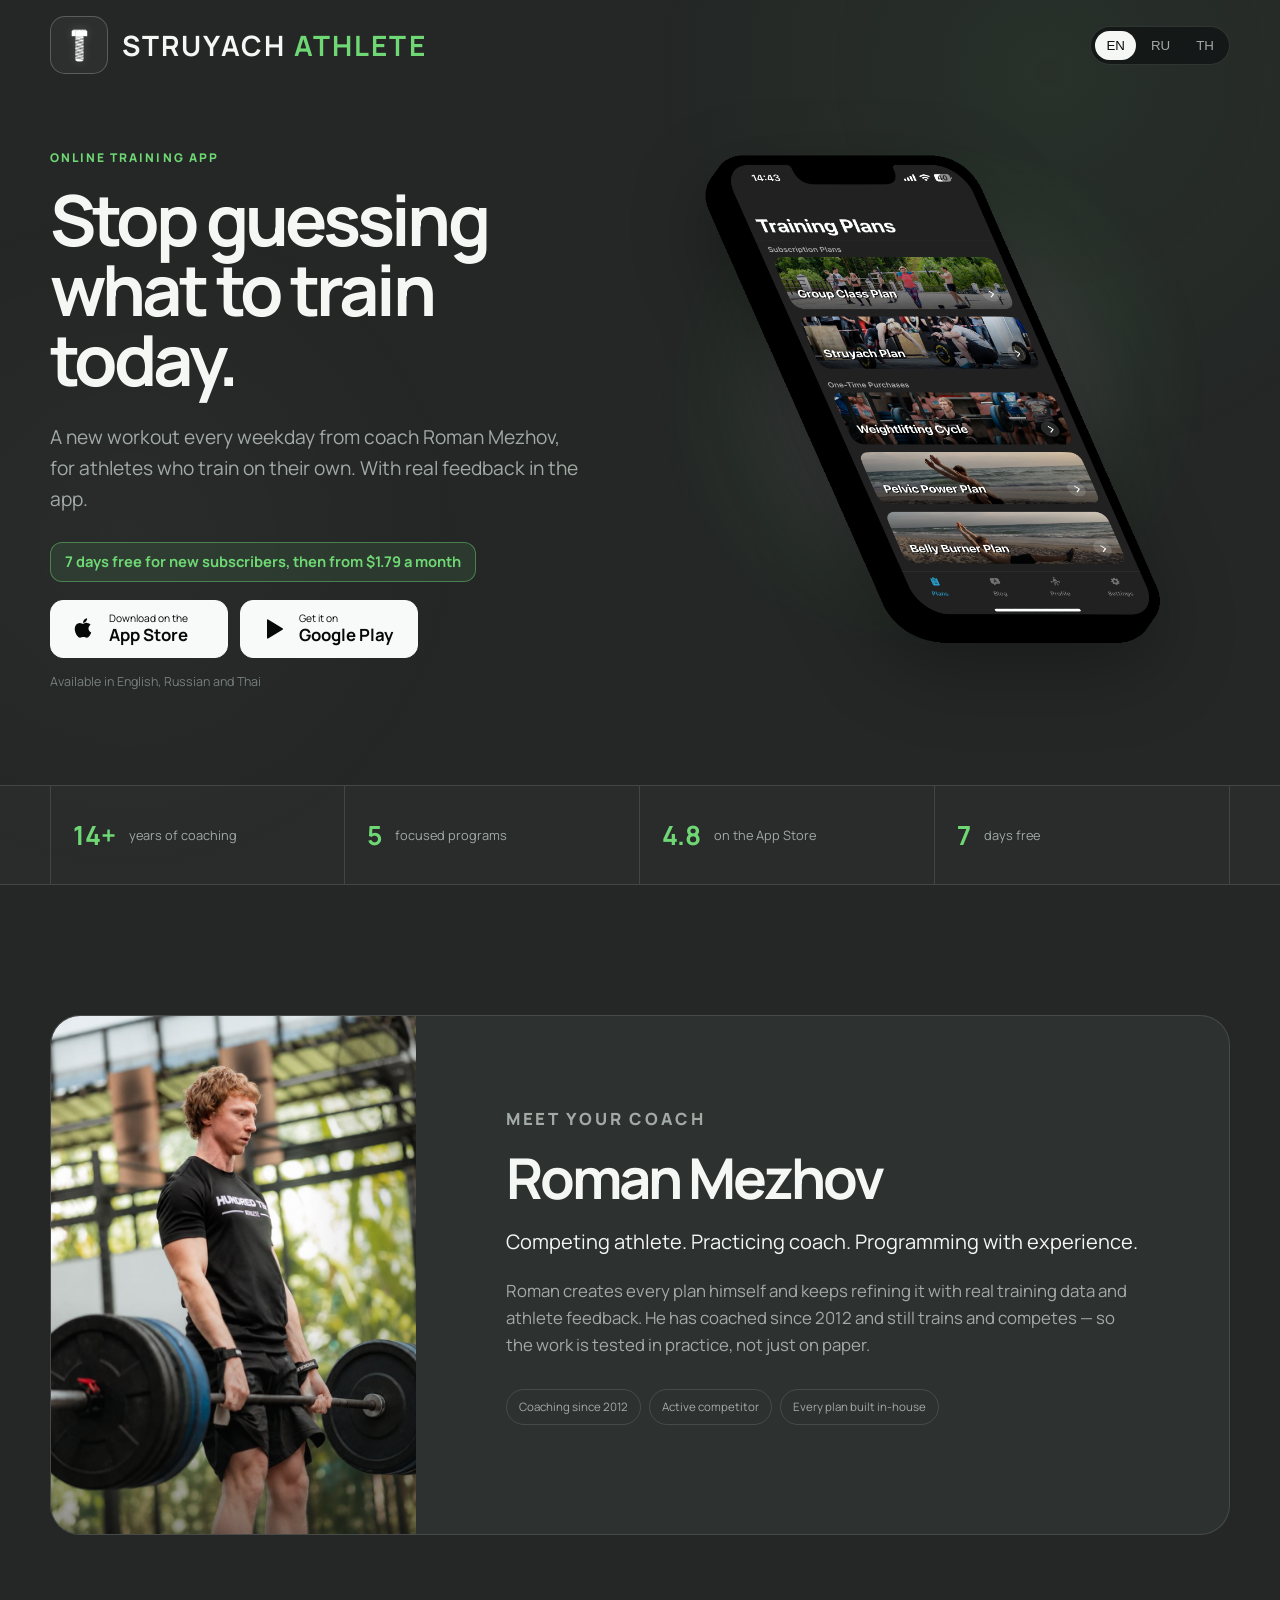
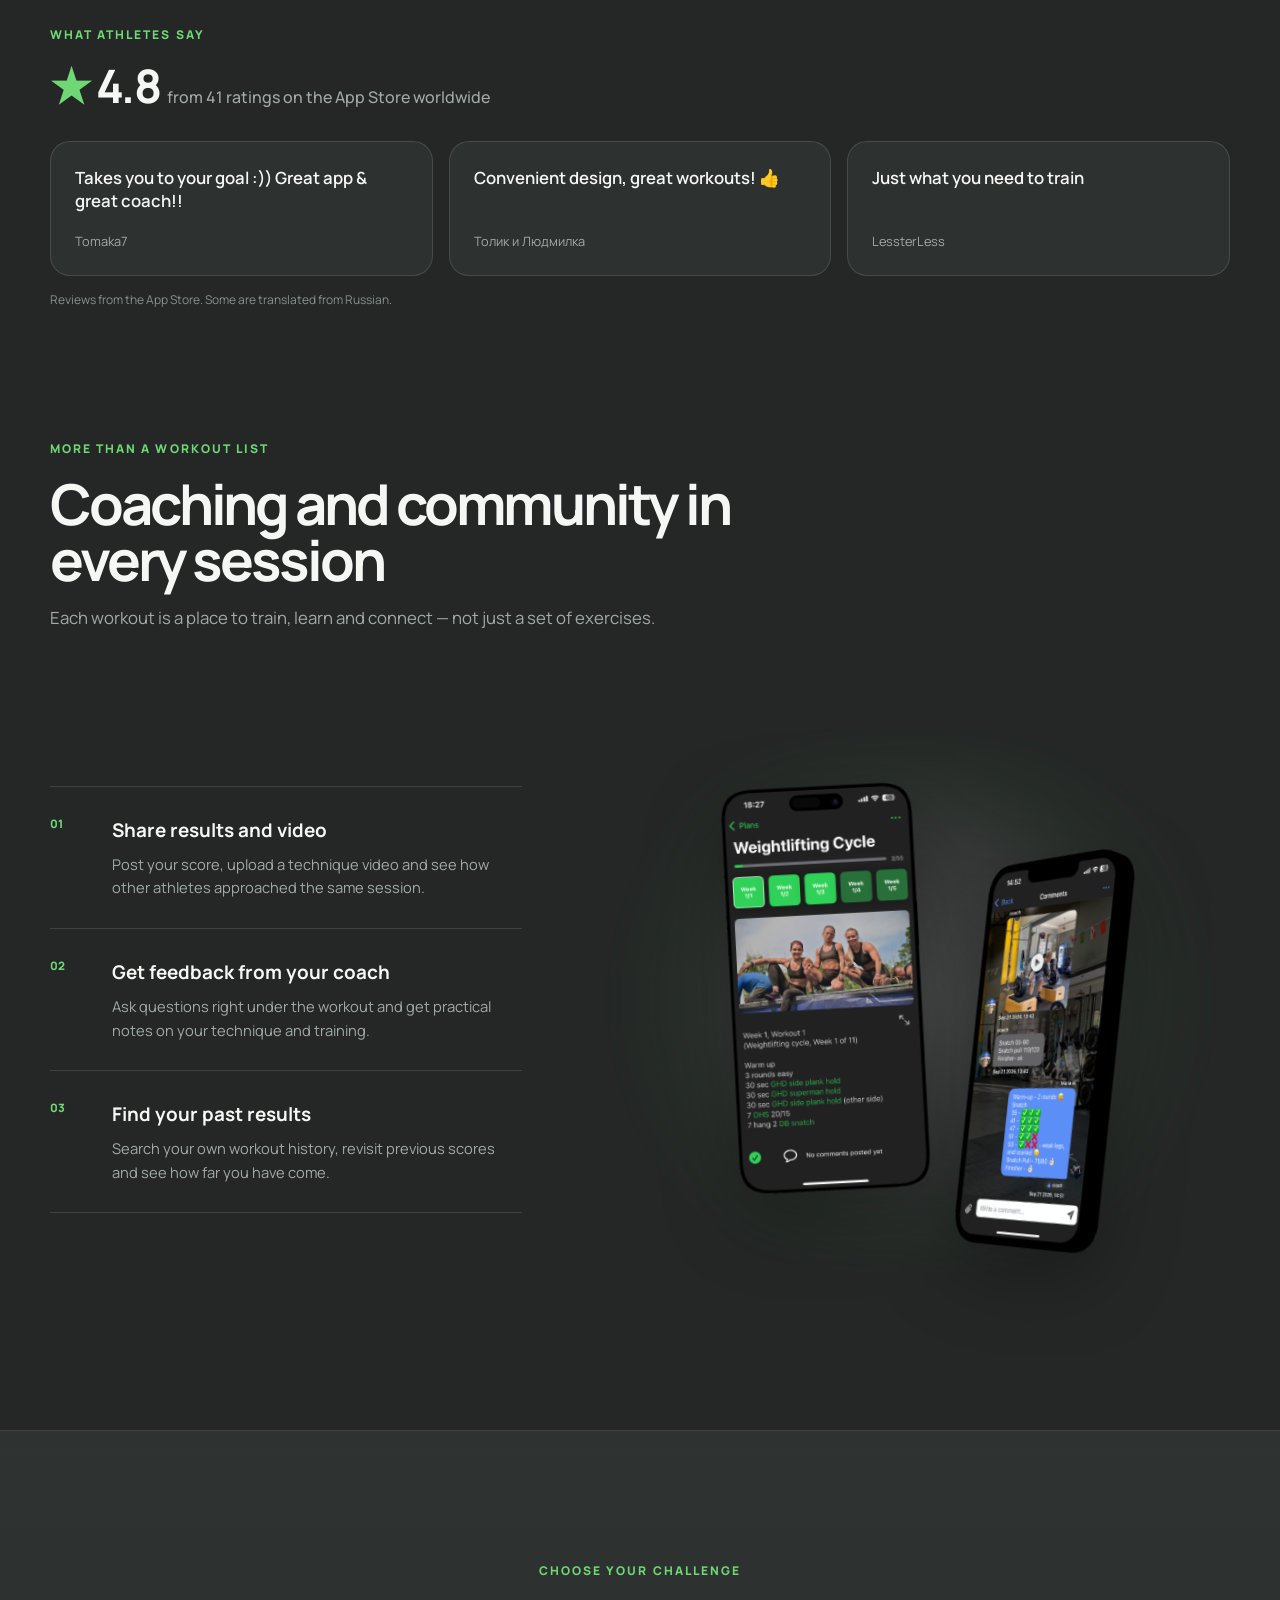
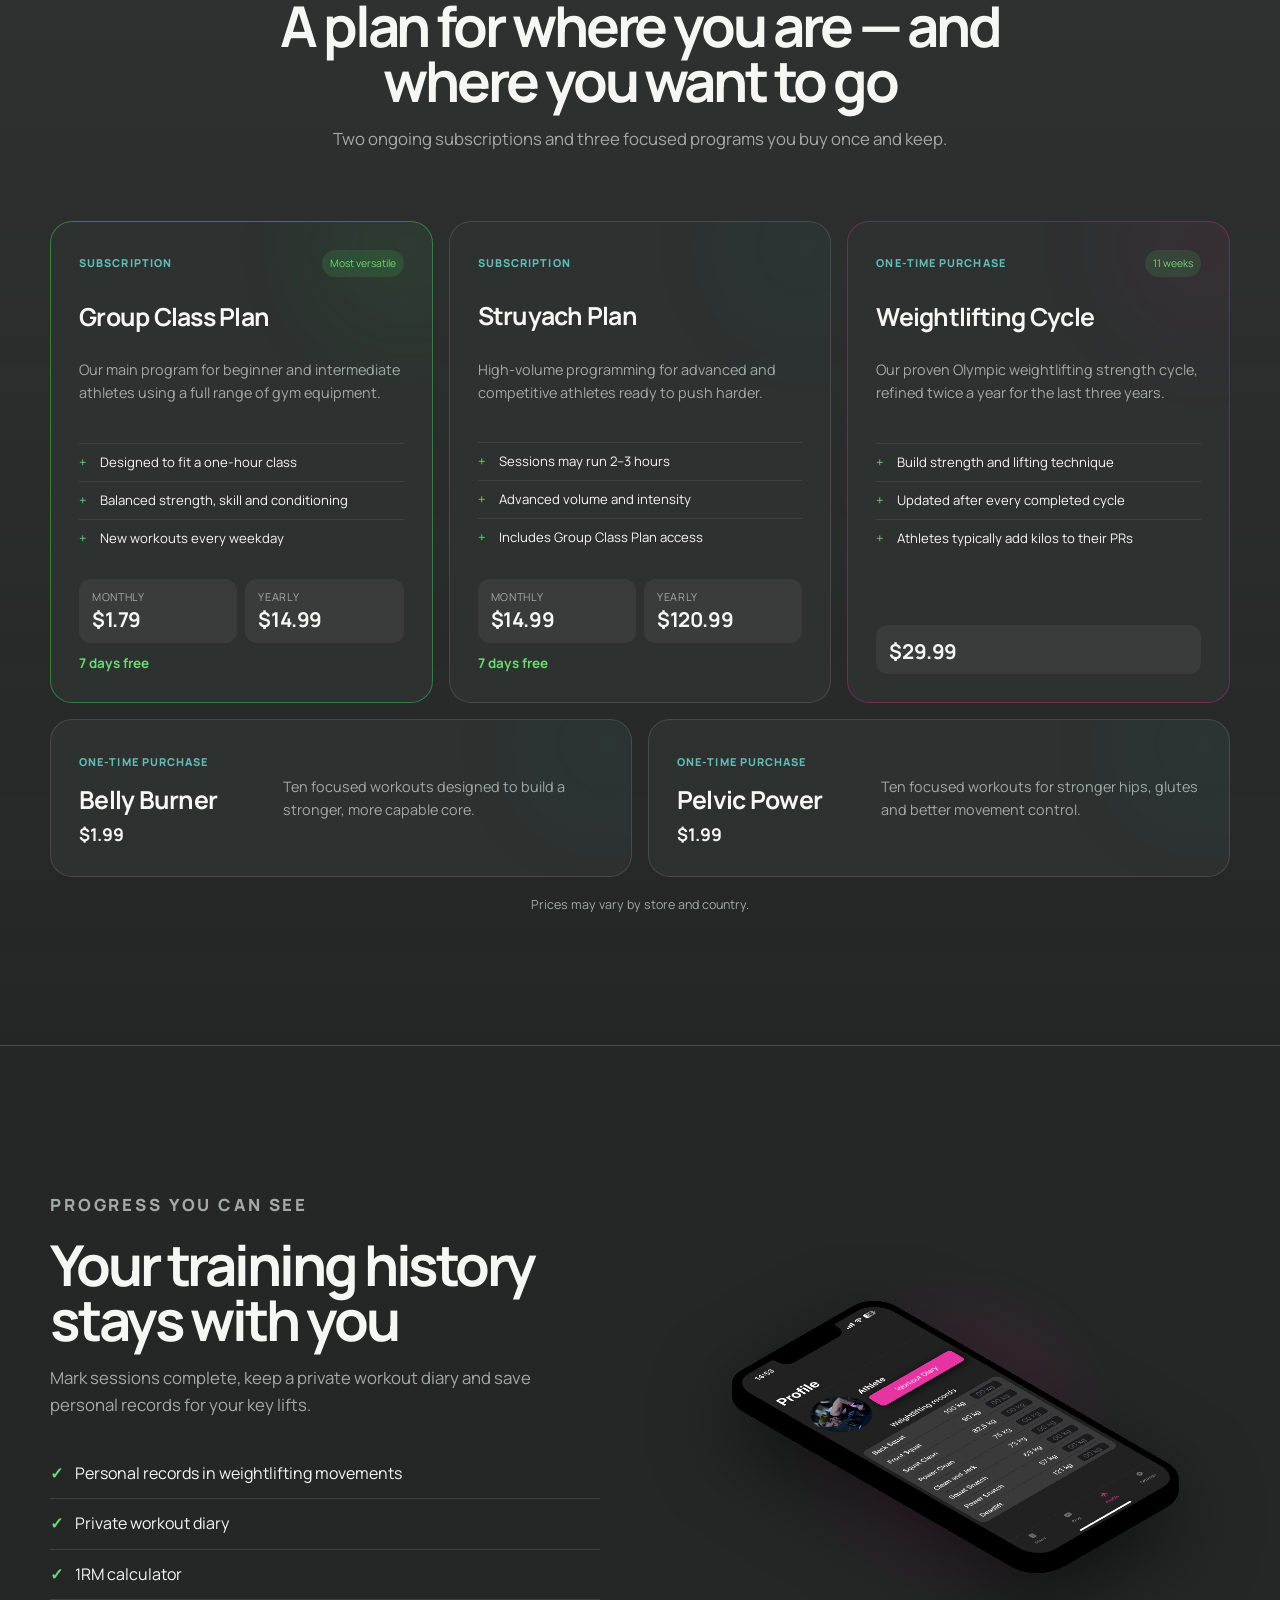
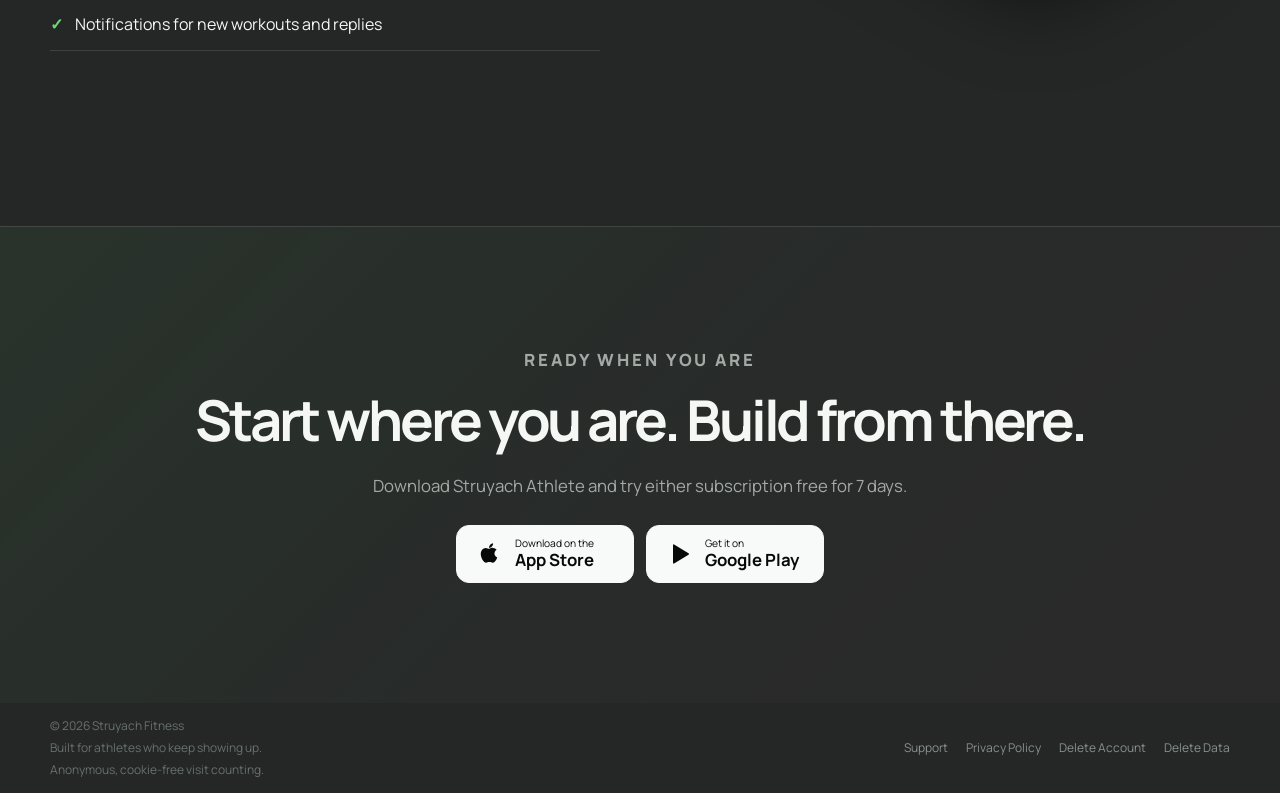
==== commit f650877a: "Landing: cookie-free GoatCounter visit counting with store-button click events, plus a footer note C" ====
--- a/index.html
+++ b/index.html
@@ -175,7 +175,7 @@
     </section>
   </main>
   <footer class="shell">
-    <div class="footer-copy"><span>© <span id="year"></span> Struyach Fitness</span><span data-i18n="footer"></span></div>
+    <div class="footer-copy"><span>© <span id="year"></span> Struyach Fitness</span><span data-i18n="footer"></span><span data-i18n="footerStats"></span></div>
     <nav class="footer-links" aria-label="Legal and support">
       <a href="support.html" data-i18n="footerSupport"></a>
       <a href="privacy.html" data-i18n="footerPrivacy"></a>
@@ -184,5 +184,6 @@
     </nav>
   </footer>
   <script src="app.js"></script>
+  <script data-goatcounter="https://struyach.goatcounter.com/count" async src="//gc.zgo.at/count.js"></script>
 </body>
 </html>
